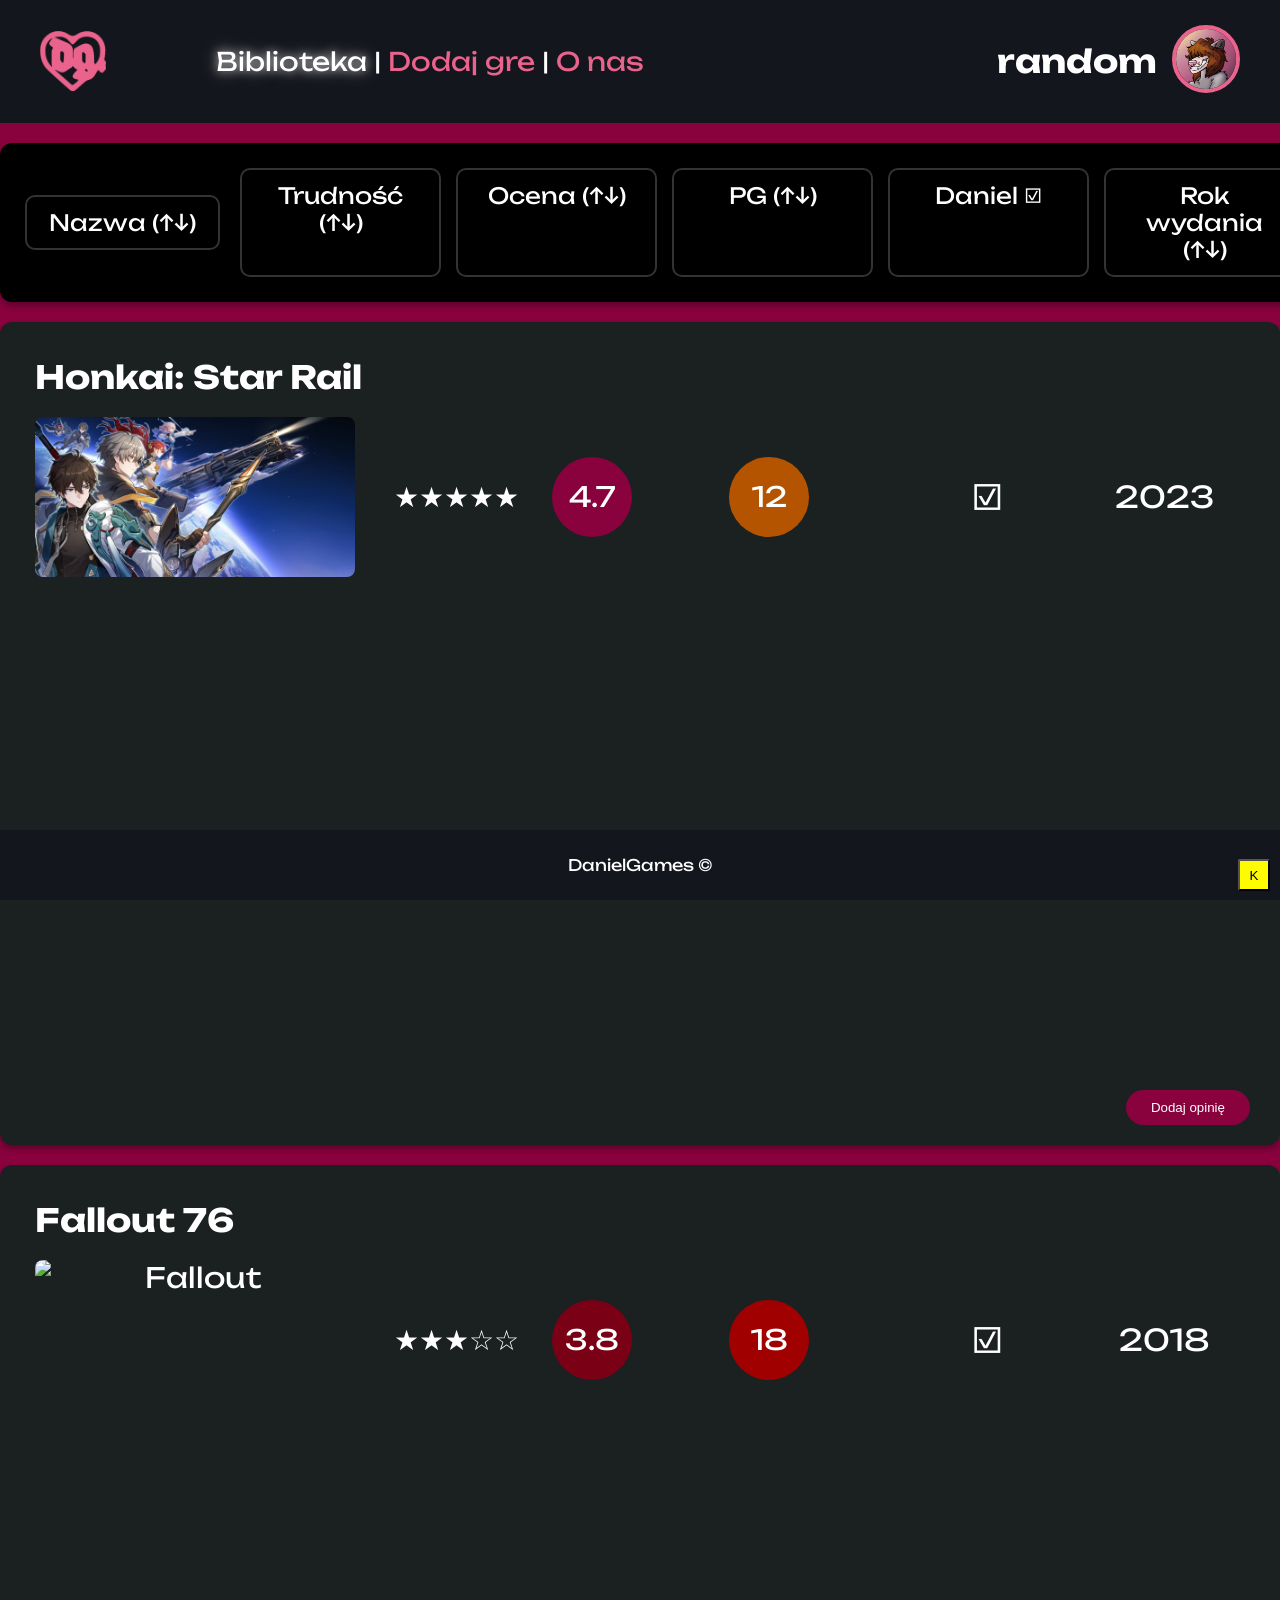
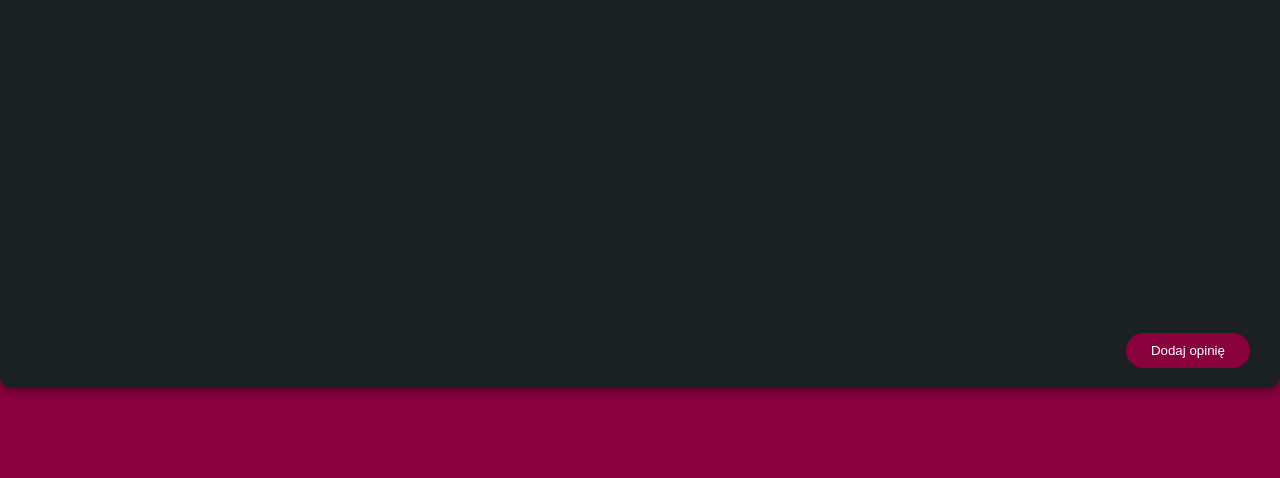
==== index.html @ 0032e5fe "dodanie ladowania gier z brancha janka, dodanie obslugi bledow" ====
<!DOCTYPE html>
<html lang="en">
<head>
    <meta charset="UTF-8">
    <meta name="viewport" content="width=device-width, initial-scale=1.0">
    <meta http-equiv="X-UA-Compatible" content="ie=edge">
    <title>DanielGames</title>
    <link rel="stylesheet" href="src/css/style.css"/>
    <link rel="icon" href="src/img/logo.png"/>
</head>
<body>
<div class="inny-ekran">
    <div class="header">
        <div class="header-left">
            <div class="logo-container">
                <a href="index.html">
                    <img src="src/img/logo.png" alt="logo" class="logo-normal"/>
                    <img src="src/img/logo1.png" alt="logo hover" class="logo-on-hover"/>
                </a>
            </div>
        </div>
        <div class="header-center">
            <a href="index.html" class="active-link">Biblioteka</a> |
            <a href="dodajGre.html" style="color: #ea638c;">Dodaj gre</a> |
            <a href="oNas.html" style="color: #ea638c;">O nas</a>
        </div>
        <div class="header-right">
            <div class="name">
                <h1>random</h1>
            </div>
            <div class="avatar">
                <img src="src/img/avatar.jpg" alt="avatar"/>
            </div>
        </div>
    </div>
    <div class="backdrop">
        <div class="sort-bar">
            <div class="sort-item name-col">Nazwa (↑↓)</div>
            <div class="sort-right">
                <div class="sort-item">Trudność (↑↓)</div>
                <div class="sort-item">Ocena (↑↓)</div>
                <div class="sort-item">PG (↑↓)</div>
                <div class="sort-item">Daniel ☑</div>
                <div class="sort-item">Rok wydania (↑↓)</div>
            </div>
        </div>
        <div class="content">
            <div class="game-card">
                <h3 class="game-title">Honkai: Star Rail</h3>
                <div class="game-content">
                    <img src=src/img/f1bcb05d3ece8fe13242fad5bfd1219a6410309d.png alt="Honkai" class="game-cover"/>
                    <div class="game-stats">
                        <div class="stat-item stars">★★★★★</div>
                        <div class="stat-item circle rating-pink">4.7</div>
                        <div class="stat-item circle pg-orange">12</div>
                        <div class="stat-item checkbox">☑</div>
                        <div class="stat-item year">2023</div>
                    </div>
                </div>
                <button class="review-btn">Dodaj opinię</button>
            </div>

            <div class="game-card">
                <h3 class="game-title">Fallout 76</h3>
                <div class="game-content">
                    <img src=src/img/e2f92af371166a83a50b6a795341ea7d208e59a2.jpg alt="Fallout" class="game-cover"/>
                    <div class="game-stats">
                        <div class="stat-item stars">★★★☆☆</div>
                        <div class="stat-item circle rating-red">3.8</div>
                        <div class="stat-item circle pg-red">18</div>
                        <div class="stat-item checkbox">☑</div>
                        <div class="stat-item year">2018</div>
                    </div>
                </div>
                <button class="review-btn">Dodaj opinię</button>
            </div>
        </div>

    </div>
</div>

<script>
    const buttons = document.querySelectorAll('button');
    buttons.forEach(button => {
        button.addEventListener('click', function () {
            console.log('przycisk'); // generalnie to trzeba by bylo dodac jakies metadane do tego zeby rozroznic jaki przycisk zostal wcisniety wiec proponuje ladowac po prostu tytul gry i dodawac go do przycisku
        });
    });
</script>

<div class="footer">
    <p>DanielGames ©</p>
    <button class="accessibility">K</button>
</div>
<script src="src/java/przyciskDostepu.js"></script>
<script src="src/java/seeGames.js"></script> </body>
</html>
---- src/css/style.css ----
@import url("https://fonts.googleapis.com/css2?family=Unbounded:wght@400;700&display=swap");
@import url("https://fonts.googleapis.com/css2?family=Creepster:wght@400;700&display=swap");
@import url("https://fonts.googleapis.com/css2?family=Chivo:wght@400;700&display=swap");

body {
    font-family: "Unbounded", sans-serif;
    background-color: #89023E;
    color: #fff;
    text-align: center;
    min-height: 100vh;
    margin: 0;
    padding-bottom: 70px;
}

.layout {
    max-width: 1600px;
    margin: 0 auto;
    width: 100%;
}

.header {
    background-color: #14161D;
    padding: 20px 40px;
    display: flex;
    justify-content: flex-start;
    align-items: center;
    gap: 40px;
    color: #fff;
}

.header-left, .header-right {
    display: flex;
    align-items: center;
    gap: 15px;
}

.header-center {
    flex: 1;
    text-align: left;
    padding-left: 70px;
    font-size: 1.6rem;
}

.header-center a {
    text-decoration: none;
    transition: 0.3s;
}

.header-center a:hover {
    color: #fff !important;
}

.logo-container {
    display: block;
    position: relative;
    height: 60px;
    overflow: hidden;
}

.logo-container img {
    max-height: 60px;
    width: auto;
    object-fit: contain;
    transition: opacity .4s;
}

.logo-normal { opacity: 1; }
.logo-on-hover { opacity: 0; position: absolute; top: 0; left: 0; }

.logo-container:hover .logo-normal { opacity: 0; }
.logo-container:hover .logo-on-hover { opacity: 1; }

.nav-list {
    display: flex;
    gap: 25px;
    list-style: none;
    padding: 0;
    margin: 0;
}

.nav-list a {
    text-decoration: none;
    color: #ea638c;
    transition: .3s;
    font-size: 1.3rem;
}

.nav-list a:hover {
    color: #fff;
}

.active-link {
    color: #fff;
    text-shadow: 0 0 10px rgba(255,255,255,.7),
                 0 0 20px rgba(255,255,255,.4);
}

.avatar img {
    width: 60px;
    height: 60px;
    border-radius: 50%;
    border: 4px solid #ea638c;
    object-fit: cover;
}

.sort-bar {
    background-color: #000;
    border-radius: 12px;
    padding: 25px;
    margin: 20px auto;
    display: flex;
    flex-wrap: wrap;
    gap: 20px;
    align-items: center;
    max-width: 1400px;
    width: 100%;
    box-shadow: 0 4px 6px rgba(0,0,0,.3);
}

.sort-item {
    background-color: #000;
    color: #fff;
    font-size: 1.4rem;
    padding: 12px 22px;
    border-radius: 10px;
    border: 2px solid #333;
    cursor: pointer;
    text-align: center;
    transition: .3s;
    user-select: none;
}

.sort-item:hover {
    background-color: #ea638c;
    color: #fff;
}

.sort-right {
    display: grid;
    grid-template-columns: repeat(auto-fit, minmax(150px, 1fr));
    gap: 15px;
    flex: 1;
}

.content {
    max-width: 1400px;
    margin: 0 auto;
}

.game-card {
    background-color: #1B2021;
    border-radius: 12px;
    padding: 35px 35px 88px;
    margin: 0 auto 20px;
    max-width: 1800px;
    min-height: calc(100vh - 200px);
    font-size: 1.75em;
    position: relative;
    box-shadow: 0 4px 6px rgba(0,0,0,.3);
}

.game-title {
    text-align: left;
    margin: 0 0 20px;
    font-size: 32px;
}

.game-content {
    display: flex;
    gap: 20px;
    align-items: center;
    flex-wrap: wrap;
}

.game-cover {
    width: 320px;
    height: 160px;
    border-radius: 8px;
    object-fit: cover;
}

.game-stats {
    display: grid;
    grid-template-columns: repeat(auto-fit, minmax(110px, 1fr));
    gap: 15px;
    flex: 1;
}

.stat-item {
    display: flex;
    justify-content: center;
    align-items: center;
}

.stars {
    font-size: 28px;
}

.circle {
    width: 80px;
    height: 80px;
    border-radius: 50%;
    font-size: 28px;
    display: flex;
    justify-content: center;
    align-items: center;
}

.rating-pink { background-color: #89023E; }
.rating-red { background-color: #7a0016; }
.pg-orange { background-color: #B45400; }
.pg-red { background-color: #A00000; }

.checkbox { font-size: 40px; }
.year { font-size: 30px; }

.review-btn {
    position: absolute;
    bottom: 20px;
    right: 30px;
    background-color: #89023E;
    color: #fff;
    border: none;
    padding: 10px 25px;
    border-radius: 20px;
    cursor: pointer;
    transition: .3s;
}

.review-btn:hover {
    background-color: #ea638c;
}

.footer {
    text-align: center;
    padding: 10px 0;
    background-color: #14161D;
    color: #fff;
    position: fixed;
    bottom: 0;
    width: 100%;
    height: 50px;
    display: flex;
    justify-content: center;
    align-items: center;
    z-index: 1000;
}

.footer .accessibility {
    position: absolute;
    right: 10px;
    bottom: 9px;
    background-color: #FFFB00;
    color: black;
    width: 32px;
    height: 32px;
    display: flex;
    justify-content: center;
    align-items: center;
    border-radius: 2px;
}

body.dostepnosc {
    background-color: #FF0071;
}

body.dostepnosc .header-center a:not(.active-link) {
    color: #FF004D !important;
}

body.dostepnosc .header-center a:not(.active-link):hover {
    color: #fff !important;
}

body.dostepnosc .avatar img {
    border: 4px solid #FF004D;
}

body.dostepnosc .rating-pink { background-color: #FF0071; }
body.dostepnosc .rating-red { background-color: #FF1A44; }
body.dostepnosc .pg-orange { background-color: #D16200; }
body.dostepnosc .pg-red { background-color: #EB0000; }

body.dostepnosc .review-btn {
    background-color: #FF0071;
}

body.dostepnosc .review-btn:hover {
    background-color: #FF004D;
}

body.dostepnosc .accessibility {
    background-color: #FF0071;
}

body.dostepnosc .buttonBright {
    background-color: #FF007F;
}

body.dostepnosc .buttonDark {
    background-color: #878787;
}

.add-form {
    max-width: 900px;
    width: 100%;
    margin: 0 auto;
    display: flex;
    flex-direction: column;
    gap: 25px;
    background-color: #000;
    padding: 50px;
    border-radius: 12px;
    box-shadow: 0 4px 6px rgba(0,0,0,.3);
}

.cover-preview {
    width: 100%;
    max-height: 450px;
    object-fit: contain;
    border-radius: 12px;
    margin-top: 15px;
    display: none;
    background-color: #14161D;
    padding: 10px;
}

.form-row {
    display: flex;
    flex-direction: column;
    text-align: left;
    gap: 8px;
}

.form-row label {
    font-size: 1.2rem;
}

.form-row input {
    padding: 12px;
    border-radius: 6px;
    border: none;
    font-size: 1.1rem;
    background-color: #1B2021;
    color: #fff;
}

.checkbox-row {
    flex-direction: row;
    align-items: center;
    gap: 15px;
}

.form-buttons {
    display: flex;
    gap: 20px;
    margin-top: 20px;
}

.form-buttons button {
    width: 100%;
    padding: 15px;
    border-radius: 8px;
    border: none;
    font-size: 1.2rem;
    font-family: inherit;
    cursor: pointer;
    transition: .3s;
    color: #fff;
    background-color: #000;
}

.form-buttons button:hover {
    background-color: #ea638c;
}

body.dostepnosc .form-buttons button {
    background-color: #FF0071;
}

body.dostepnosc .form-buttons button:hover {
    background-color: #FF004D;
}

/* O NAS */
.about {
    max-width: 1100px;
    margin: 40px auto 120px;
    padding: 0 20px;
    text-align: center;
}

.about-hero {
    margin-bottom: 50px;
}

.about-title {
    font-size: 42px;
    margin-bottom: 15px;
}

.about-subtitle {
    font-size: 22px;
    opacity: 0.9;
    line-height: 1.5;
}

.about-content {
    display: flex;
    flex-direction: column;
    gap: 35px;
}

.about-block {
    background-color: #000;
    padding: 35px 40px;
    border-radius: 12px;
    box-shadow: 0 4px 6px rgba(0,0,0,0.3);
    text-align: left;
    line-height: 1.6;
}

.about-heading {
    font-size: 28px;
    margin-bottom: 12px;
}

/* RESPONSIVE */
@media (max-width: 900px) {
    .header {
        flex-wrap: wrap;
        gap: 10px;
    }

    .header-right {
        margin-left: 0;
    }

    .game-content {
        flex-direction: column;
    }

    .game-cover {
        width: 100%;
        height: auto;
    }

    .review-btn {
        position: static;
        margin-top: 20px;
    }
}

@media (max-width: 700px) {
    .about {
        max-width: 95%;
        padding: 0 10px;
    }

    .about-block {
        padding: 25px;
    }

    .about-title {
        font-size: 32px;
    }

    .about-heading {
        font-size: 24px;
    }
}

@media (max-width: 600px) {
    .nav-list {
        flex-direction: column;
        gap: 10px;
    }

    .stars { font-size: 22px; }
    .year { font-size: 22px; }
}
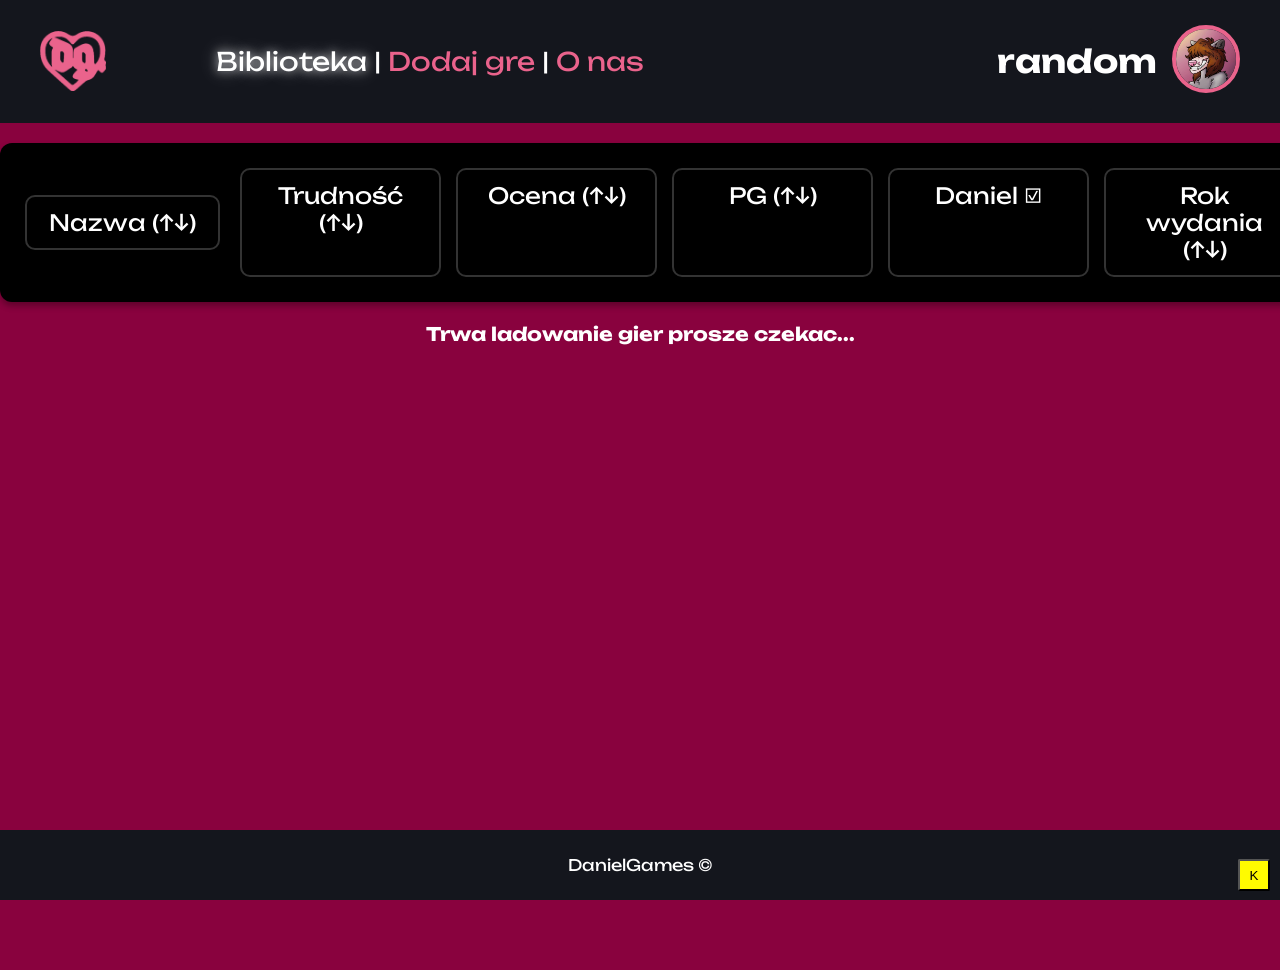
==== commit ecb611c6: "poprawione ladowanie gier problemem bylo to ze gry chcialy sie ladowac przed zaladowaniem strony wie" ====
--- a/index.html
+++ b/index.html
@@ -45,37 +45,37 @@
             </div>
         </div>
         <div class="content">
-            <div class="game-card">
-                <h3 class="game-title">Honkai: Star Rail</h3>
-                <div class="game-content">
-                    <img src=src/img/f1bcb05d3ece8fe13242fad5bfd1219a6410309d.png alt="Honkai" class="game-cover"/>
-                    <div class="game-stats">
-                        <div class="stat-item stars">★★★★★</div>
-                        <div class="stat-item circle rating-pink">4.7</div>
-                        <div class="stat-item circle pg-orange">12</div>
-                        <div class="stat-item checkbox">☑</div>
-                        <div class="stat-item year">2023</div>
-                    </div>
-                </div>
-                <button class="review-btn">Dodaj opinię</button>
-            </div>
+<!--            <div class="game-card">-->
+<!--                <h3 class="game-title">Honkai: Star Rail</h3>-->
+<!--                <div class="game-content">-->
+<!--                    <img src=src/img/f1bcb05d3ece8fe13242fad5bfd1219a6410309d.png alt="Honkai" class="game-cover"/>-->
+<!--                    <div class="game-stats">-->
+<!--                        <div class="stat-item stars">★★★★★</div>-->
+<!--                        <div class="stat-item circle rating-pink">4.7</div>-->
+<!--                        <div class="stat-item circle pg-orange">12</div>-->
+<!--                        <div class="stat-item checkbox">☑</div>-->
+<!--                        <div class="stat-item year">2023</div>-->
+<!--                    </div>-->
+<!--                </div>-->
+<!--                <button class="review-btn">Dodaj opinię</button>-->
+<!--            </div>-->
 
-            <div class="game-card">
-                <h3 class="game-title">Fallout 76</h3>
-                <div class="game-content">
-                    <img src=src/img/e2f92af371166a83a50b6a795341ea7d208e59a2.jpg alt="Fallout" class="game-cover"/>
-                    <div class="game-stats">
-                        <div class="stat-item stars">★★★☆☆</div>
-                        <div class="stat-item circle rating-red">3.8</div>
-                        <div class="stat-item circle pg-red">18</div>
-                        <div class="stat-item checkbox">☑</div>
-                        <div class="stat-item year">2018</div>
-                    </div>
-                </div>
-                <button class="review-btn">Dodaj opinię</button>
-            </div>
-        </div>
-
+<!--            <div class="game-card">-->
+<!--                <h3 class="game-title">Fallout 76</h3>-->
+<!--                <div class="game-content">-->
+<!--                    <img src=src/img/e2f92af371166a83a50b6a795341ea7d208e59a2.jpg alt="Fallout" class="game-cover"/>-->
+<!--                    <div class="game-stats">-->
+<!--                        <div class="stat-item stars">★★★☆☆</div>-->
+<!--                        <div class="stat-item circle rating-red">3.8</div>-->
+<!--                        <div class="stat-item circle pg-red">18</div>-->
+<!--                        <div class="stat-item checkbox">☑</div>-->
+<!--                        <div class="stat-item year">2018</div>-->
+<!--                    </div>-->
+<!--                </div>-->
+<!--                <button class="review-btn">Dodaj opinię</button>-->
+<!--            </div>-->
+<!--        </div>-->
+        <h3>Trwa ladowanie gier prosze czekac...</h3>
     </div>
 </div>
 
@@ -92,6 +92,7 @@
     <p>DanielGames ©</p>
     <button class="accessibility">K</button>
 </div>
-<script src="src/java/przyciskDostepu.js"></script>
-<script src="src/java/seeGames.js"></script> </body>
+<!--<script src="src/java/przyciskDostepu.js"></script>-->
+<!--<script src="src/java/seeGames.js"></script>-->
+</body>
 </html>
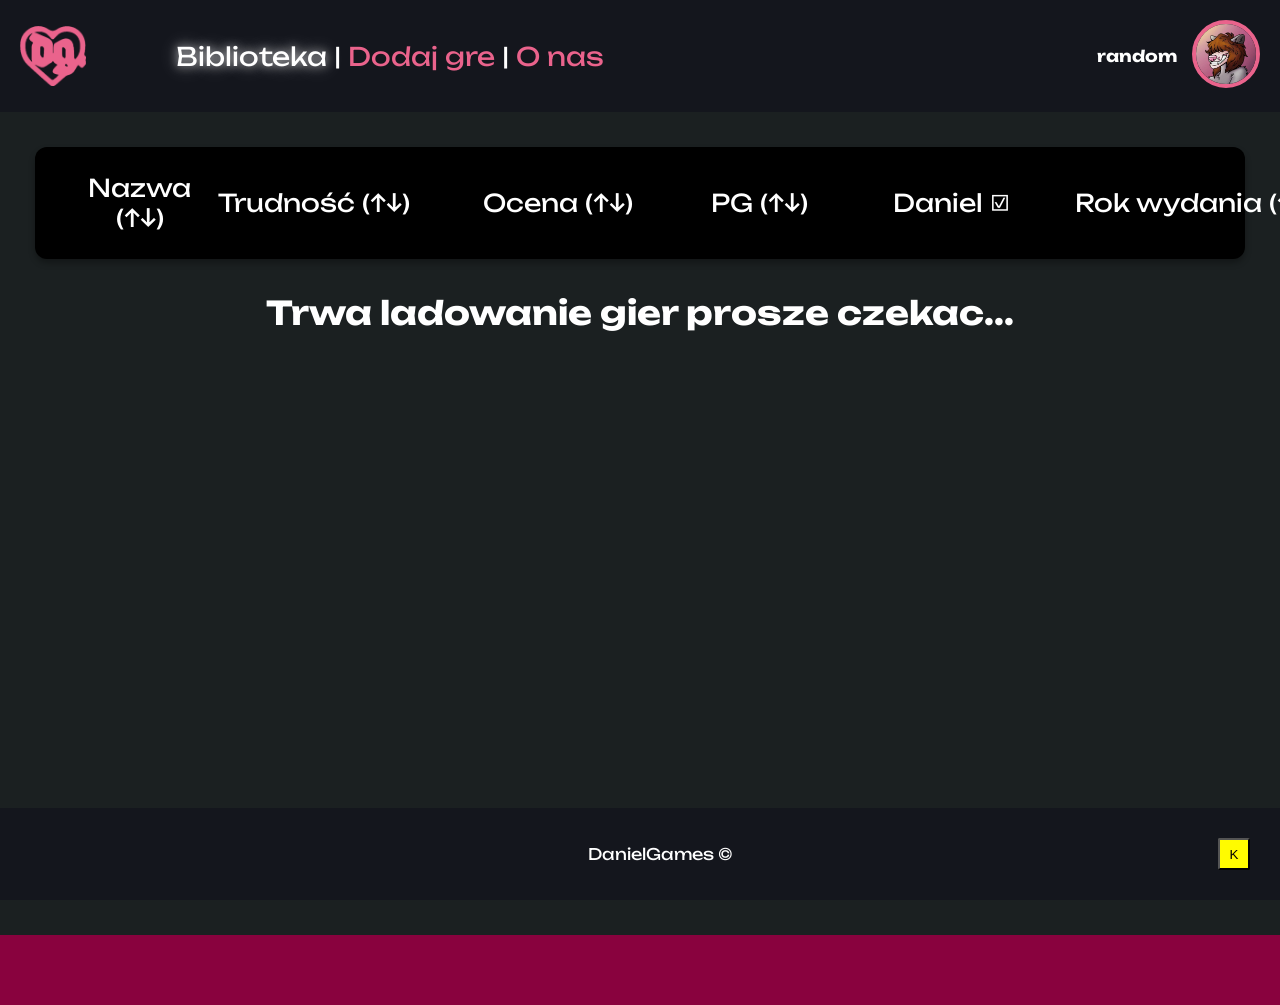
==== commit 8187d46c: "cleanup kodu i naprawienie footera" ====
--- a/index.html
+++ b/index.html
@@ -1,3 +1,4 @@
+<!--dobrze by bylo jakby bylo edytowanie juz istniejacych opinii, wiec trzeba dodac ich wyswietlanie i dodatkowe ladowanie gier np renderujemy max 5 i na dole bedzie przycisk "zaladuj wiecej". trzeba dodac catche do funkcji. toast zamiast alertu. dodac aria pod dostepnosc-->
 <!DOCTYPE html>
 <html lang="en">
 <head>
@@ -45,36 +46,6 @@
             </div>
         </div>
         <div class="content">
-<!--            <div class="game-card">-->
-<!--                <h3 class="game-title">Honkai: Star Rail</h3>-->
-<!--                <div class="game-content">-->
-<!--                    <img src=src/img/f1bcb05d3ece8fe13242fad5bfd1219a6410309d.png alt="Honkai" class="game-cover"/>-->
-<!--                    <div class="game-stats">-->
-<!--                        <div class="stat-item stars">★★★★★</div>-->
-<!--                        <div class="stat-item circle rating-pink">4.7</div>-->
-<!--                        <div class="stat-item circle pg-orange">12</div>-->
-<!--                        <div class="stat-item checkbox">☑</div>-->
-<!--                        <div class="stat-item year">2023</div>-->
-<!--                    </div>-->
-<!--                </div>-->
-<!--                <button class="review-btn">Dodaj opinię</button>-->
-<!--            </div>-->
-
-<!--            <div class="game-card">-->
-<!--                <h3 class="game-title">Fallout 76</h3>-->
-<!--                <div class="game-content">-->
-<!--                    <img src=src/img/e2f92af371166a83a50b6a795341ea7d208e59a2.jpg alt="Fallout" class="game-cover"/>-->
-<!--                    <div class="game-stats">-->
-<!--                        <div class="stat-item stars">★★★☆☆</div>-->
-<!--                        <div class="stat-item circle rating-red">3.8</div>-->
-<!--                        <div class="stat-item circle pg-red">18</div>-->
-<!--                        <div class="stat-item checkbox">☑</div>-->
-<!--                        <div class="stat-item year">2018</div>-->
-<!--                    </div>-->
-<!--                </div>-->
-<!--                <button class="review-btn">Dodaj opinię</button>-->
-<!--            </div>-->
-<!--        </div>-->
         <h3>Trwa ladowanie gier prosze czekac...</h3>
     </div>
 </div>
@@ -92,7 +63,5 @@
     <p>DanielGames ©</p>
     <button class="accessibility">K</button>
 </div>
-<!--<script src="src/java/przyciskDostepu.js"></script>-->
-<!--<script src="src/java/seeGames.js"></script>-->
 </body>
 </html>
--- a/src/css/style.css
+++ b/src/css/style.css
@@ -12,20 +12,20 @@
     padding-bottom: 70px;
 }
 
-.layout {
-    max-width: 1600px;
+.inny-ekran {
     margin: 0 auto;
+    max-width: 1800px;
     width: 100%;
 }
 
 .header {
     background-color: #14161D;
-    padding: 20px 40px;
-    display: flex;
-    justify-content: flex-start;
-    align-items: center;
-    gap: 40px;
     color: #fff;
+    padding: 20px;
+    display: flex;
+    justify-content: space-between;
+    align-items: center;
+    gap: 20px;
 }
 
 .header-left, .header-right {
@@ -33,6 +33,7 @@
     align-items: center;
     gap: 15px;
 }
+
 
 .header-center {
     flex: 1;
@@ -50,49 +51,9 @@
     color: #fff !important;
 }
 
-.logo-container {
-    display: block;
-    position: relative;
-    height: 60px;
-    overflow: hidden;
-}
-
-.logo-container img {
-    max-height: 60px;
-    width: auto;
-    object-fit: contain;
-    transition: opacity .4s;
-}
-
-.logo-normal { opacity: 1; }
-.logo-on-hover { opacity: 0; position: absolute; top: 0; left: 0; }
-
-.logo-container:hover .logo-normal { opacity: 0; }
-.logo-container:hover .logo-on-hover { opacity: 1; }
-
-.nav-list {
-    display: flex;
-    gap: 25px;
-    list-style: none;
-    padding: 0;
+.name h1 {
     margin: 0;
-}
-
-.nav-list a {
-    text-decoration: none;
-    color: #ea638c;
-    transition: .3s;
-    font-size: 1.3rem;
-}
-
-.nav-list a:hover {
-    color: #fff;
-}
-
-.active-link {
-    color: #fff;
-    text-shadow: 0 0 10px rgba(255,255,255,.7),
-                 0 0 20px rgba(255,255,255,.4);
+    font-size: 16px;
 }
 
 .avatar img {
@@ -103,107 +64,263 @@
     object-fit: cover;
 }
 
-.sort-bar {
-    background-color: #000;
-    border-radius: 12px;
-    padding: 25px;
-    margin: 20px auto;
-    display: flex;
-    flex-wrap: wrap;
-    gap: 20px;
-    align-items: center;
-    max-width: 1400px;
-    width: 100%;
-    box-shadow: 0 4px 6px rgba(0,0,0,.3);
-}
-
-.sort-item {
-    background-color: #000;
-    color: #fff;
-    font-size: 1.4rem;
-    padding: 12px 22px;
-    border-radius: 10px;
-    border: 2px solid #333;
-    cursor: pointer;
-    text-align: center;
-    transition: .3s;
-    user-select: none;
-}
-
-.sort-item:hover {
-    background-color: #ea638c;
-    color: #fff;
-}
-
-.sort-right {
-    display: grid;
-    grid-template-columns: repeat(auto-fit, minmax(150px, 1fr));
-    gap: 15px;
-    flex: 1;
-}
-
-.content {
-    max-width: 1400px;
+.backdrop {
+    background-color: #1B2021;
     margin: 0 auto;
-}
-
-.game-card {
-    background-color: #1B2021;
-    border-radius: 12px;
+    max-width: 1800px;
     padding: 35px 35px 88px;
-    margin: 0 auto 20px;
-    max-width: 1800px;
     min-height: calc(100vh - 200px);
     font-size: 1.75em;
+}
+
+body.dostepnosc {
+    background-color: #FF0071;
+}
+
+body.dostepnosc .header-center a:not(.active-link) {
+    color: #FF004D !important; /*generalnie to tutaj jest important bo kolor jest zapisany w htmlu i nie chce mi sie tego zmieniac wiec whtvr*/
+}
+
+body.dostepnosc .header-center a:not(.active-link):hover {
+    color: #fff !important; /*generalnie to tutaj jest important bo kolor jest zapisany w htmlu i nie chce mi sie tego zmieniac wiec whtvr*/
+}
+
+body.dostepnosc .avatar img {
+    border: 4px solid #FF004D;
+}
+
+body.dostepnosc .rating-pink { background-color: #FF0071; }
+body.dostepnosc .rating-red { background-color: #FF1A44; }
+body.dostepnosc .pg-orange { background-color: #D16200; }
+body.dostepnosc  .pg-red { background-color: #EB0000; }
+
+body.dostepnosc .review-btn {
+    background-color: #FF0071;
+}
+
+body.dostepnosc .review-btn:hover {
+    background-color: #FF004D;
+}
+
+body.dostepnosc .accessibility {
+    background-color: #FF0071;
+}
+
+body.dostepnosc .buttonBright {
+    background-color: #FF007F;
+}
+
+body.dostepnosc .buttonDark {
+    background-color: #878787;
+}
+
+@media screen and (min-width: 1600px) {
+    .inny-ekran, .backdrop {
+        max-width: 2000px;
+    }
+    .header-center {
+        font-size: 1.7rem;
+        padding-left: 80px;
+    }
+    .game-cover {
+        width: 280px;
+        height: 140px;
+    }
+}
+
+@media screen and (min-width: 2000px) {
+    .inny-ekran, .backdrop {
+        max-width: 2200px;
+    }
+    .game-cover {
+        width: 320px;
+        height: 160px;
+    }
+    .parent {
+        grid-template-columns: repeat(5, 1fr);
+    }
+}
+
+.menu {
+    display: flex;
+    justify-content: space-evenly;
+    align-items: flex-start;
+    flex-wrap: wrap;
+    gap: 40px;
+}
+
+.footer {
+    text-align: center;
+    padding: 20px;
+    background-color: #14161D;
+    color: #fff;
+    position: fixed;
+    bottom: 0;
+    left: 0; /*footer nagle zaczal uciekac do prawej strony*/
+    width: 100%;
+    z-index: 1000;
+}
+
+.styled-form {
+    display: flex;
+    flex-direction: column;
+    gap: 26px;
+    width: 100%;
+    max-width: 525px;
+    margin: 0 auto;
+}
+
+.styled-form input, .styled-form button {
+    padding: 17.5px;
+    border-radius: 5px;
+    border: none;
+    font-family: inherit;
+}
+
+.styled-form button {
+    background-color: #ea638c;
+    color: white;
+    font-weight: bold;
+    cursor: pointer;
+    transition: 0.3s;
+}
+
+.styled-form button:hover {
+    background-color: #d14971;
+}
+
+.checkbox-group {
+    display: flex;
+    align-items: center;
+    justify-content: center;
+    gap: 10px;
+}
+
+.active-link {
+    color: #fff;
+    text-decoration: none;
+    text-shadow: 0 0 10px rgba(255, 255, 255, 0.7),
+    0 0 20px rgba(255, 255, 255, 0.4);
+}
+
+.sort-bar {
+    background-color: #000000;
+    border-radius: 12px;
+    padding: 26px 53px;
+    display: flex;
+    justify-content: space-between;
+    align-items: center;
+    font-size: 24.5px;
+    margin-bottom: 7px;
+    box-shadow: 0 4px 6px rgba(0, 0, 0, 0.3);
+}
+
+.sort-right, .game-stats {
+    display: grid;
+    grid-template-columns: 245px 192.5px 157.5px 175px 262.5px;
+    gap: 26px;
+    align-items: center;
+    justify-items: center;
+}
+
+.sort-item {
+    cursor: pointer;
+    transition: color 0.3s ease;
+    user-select: none;
+}
+
+.sort-item:hover {
+    color: #ea638c;
+}
+
+.logo-container {
     position: relative;
-    box-shadow: 0 4px 6px rgba(0,0,0,.3);
+    height: 60px;
+    display: block;
+    overflow: hidden;
+}
+
+.logo-container img {
+    max-height: 60px;
+    width: auto;
+    object-fit: contain;
+    transition: opacity 0.6s ease-in-out;
+}
+
+.logo-normal {
+    position: relative;
+    opacity: 1;
+    z-index: 1;
+}
+
+.logo-on-hover {
+    position: absolute;
+    top: 0;
+    left: 0;
+    opacity: 0;
+    z-index: 2;
+}
+
+.logo-container:hover .logo-normal {
+    opacity: 0;
+}
+
+.logo-container:hover .logo-on-hover {
+    opacity: 1;
+}
+
+.game-card {
+    background-color: #000000;
+    border-radius: 12px;
+    padding: 26px 53px 70px 53px;
+    margin-bottom: 7px;
+    position: relative;
+    box-shadow: 0 4px 6px rgba(0, 0, 0, 0.3);
 }
 
 .game-title {
     text-align: left;
-    margin: 0 0 20px;
-    font-size: 32px;
+    margin: 0 0 18px 0;
+    font-size: 31.5px;
+    font-weight: 400;
 }
 
 .game-content {
     display: flex;
-    gap: 20px;
-    align-items: center;
-    flex-wrap: wrap;
+    justify-content: space-between;
+    align-items: center;
 }
 
 .game-cover {
-    width: 320px;
-    height: 160px;
+    width: 420px;
+    height: 210px;
     border-radius: 8px;
     object-fit: cover;
 }
 
-.game-stats {
-    display: grid;
-    grid-template-columns: repeat(auto-fit, minmax(110px, 1fr));
-    gap: 15px;
-    flex: 1;
-}
-
 .stat-item {
     display: flex;
     justify-content: center;
     align-items: center;
+    width: 100%;
+}
+
+.sort-right .sort-item {
+    text-align: center;
+    width: 100%;
 }
 
 .stars {
-    font-size: 28px;
+    font-size: 35px;
+    letter-spacing: 2px;
+    width: 210px;
 }
 
 .circle {
-    width: 80px;
-    height: 80px;
+    width: 105px;
+    height: 105px;
     border-radius: 50%;
-    font-size: 28px;
-    display: flex;
-    justify-content: center;
-    align-items: center;
+    font-size: 38.5px;
 }
 
 .rating-pink { background-color: #89023E; }
@@ -211,45 +328,231 @@
 .pg-orange { background-color: #B45400; }
 .pg-red { background-color: #A00000; }
 
-.checkbox { font-size: 40px; }
-.year { font-size: 30px; }
+.checkbox {
+    font-size: 52.5px;
+}
+
+.year {
+    font-size: 42px;
+}
 
 .review-btn {
     position: absolute;
-    bottom: 20px;
-    right: 30px;
+    bottom: 26px;
+    right: 53px;
     background-color: #89023E;
-    color: #fff;
+    color: white;
     border: none;
-    padding: 10px 25px;
+    padding: 10.5px 28px;
     border-radius: 20px;
     cursor: pointer;
-    transition: .3s;
+    font-family: inherit;
+    font-size: 21px;
+    transition: 0.3s;
 }
 
 .review-btn:hover {
     background-color: #ea638c;
 }
 
-.footer {
+.parent {
+    display: grid;
+    grid-template-columns: repeat(4, 1fr);
+    grid-template-rows: 60px 1fr 1fr 1fr 1fr;
+    gap: 15px;
+}
+
+.div1 {
+     background-color: #000000;
+     border-radius: 12px;
+     padding: 35px;
+     box-shadow: 0 4px 6px rgba(0, 0, 0, 0.3);
+     align-items: center;
+     justify-items: center;
+ }
+
+ .div2 {
+     background-color: #000000;
+     border-radius: 12px;
+     padding: 35px;
+     box-shadow: 0 4px 6px rgba(0, 0, 0, 0.3);
+     align-items: center;
+     justify-items: center;
+ }
+
+.div5 {
+    grid-column-start: 1;
+    grid-row-start: 2;
+
+    background-color: #000000;
+    border-radius: 12px;
+    padding: 52.5px;
+    box-shadow: 0 4px 6px rgba(0, 0, 0, 0.3);
+    align-items: center;
+    justify-items: center;
+}
+
+.div5 input, .div6 input {
     text-align: center;
-    padding: 10px 0;
-    background-color: #14161D;
+    border: none;
+    outline: none;
+    background: none;
     color: #fff;
-    position: fixed;
-    bottom: 0;
-    width: 100%;
-    height: 50px;
-    display: flex;
-    justify-content: center;
-    align-items: center;
-    z-index: 1000;
-}
-
-.footer .accessibility {
+    font-size: 42px;
+    padding: 10px;
+}
+
+.div6 {
+    grid-column-start: 2;
+    grid-row-start: 2;
+
+    background-color: #000000;
+    border-radius: 12px;
+    padding: 52.5px;
+    box-shadow: 0 4px 6px rgba(0, 0, 0, 0.3);
+    align-items: center;
+    justify-items: center;
+}
+
+.div7 {
+    grid-column: span 2 / span 2;
+    grid-column-start: 1;
+    grid-row-start: 3;
+
+    background-color: #000000;
+    border-radius: 12px;
+    padding: 52.5px;
+    box-shadow: 0 4px 6px rgba(0, 0, 0, 0.3);
+    align-items: center;
+    justify-items: center;
+}
+
+.div8 {
+    grid-column: span 2 / span 2;
+    grid-row: span 2 / span 2;
+    grid-column-start: 1;
+    grid-row-start: 4;
+
+    background-color: #000000;
+    border-radius: 12px;
+    padding: 52.5px;
+    box-shadow: 0 4px 6px rgba(0, 0, 0, 0.3);
+    align-items: center;
+    justify-items: center;
+}
+
+.div9 {
+    grid-column: span 2 / span 2;
+    grid-column-start: 3;
+    grid-row-start: 1;
+
+    background-color: #000000;
+    border-radius: 12px;
+    padding: 35px;
+    box-shadow: 0 4px 6px rgba(0, 0, 0, 0.3);
+    align-items: center;
+    justify-items: center;
+}
+
+.div10 {
+    grid-column: span 2 / span 2;
+    grid-column-start: 3;
+    grid-row-start: 2;
+
+    background-color: #000000;
+    border-radius: 12px;
+    padding: 52.5px;
+    box-shadow: 0 4px 6px rgba(0, 0, 0, 0.3);
+    align-items: center;
+    justify-items: center;
+}
+
+.div11 {
+    grid-column-start: 3;
+    grid-row-start: 3;
+
+    background-color: #000000;
+    border-radius: 12px;
+    padding: 52.5px;
+    box-shadow: 0 4px 6px rgba(0, 0, 0, 0.3);
+    align-items: center;
+    justify-items: center;
+}
+
+.div12 {
+    grid-column-start: 3;
+    grid-row-start: 4;
+
+    background-color: #000000;
+    border-radius: 12px;
+    padding: 52.5px;
+    box-shadow: 0 4px 6px rgba(0, 0, 0, 0.3);
+    align-items: center;
+    justify-items: center;
+}
+
+.div13 {
+    grid-column-start: 4;
+    grid-row-start: 3;
+
+    background-color: #000000;
+    border-radius: 12px;
+    padding: 52.5px;
+    box-shadow: 0 4px 6px rgba(0, 0, 0, 0.3);
+    align-items: center;
+    justify-items: center;
+}
+
+.div14 {
+    grid-column-start: 4;
+    grid-row-start: 4;
+
+    background-color: #000000;
+    border-radius: 12px;
+    padding: 52.5px;
+    box-shadow: 0 4px 6px rgba(0, 0, 0, 0.3);
+    align-items: center;
+    justify-items: center;
+}
+
+.div15 {
+    grid-column-start: 3;
+    grid-row-start: 5;
+}
+
+.div16 {
+    grid-column-start: 4;
+    grid-row-start: 5;
+}
+
+.buttonBright {
+    padding: 17.5px;
+    border-radius: 5px;
+    border: none;
+    font-family: inherit;
+    background-color: #ea638c;
+    color: white;
+    font-weight: bold;
+    cursor: pointer;
+    font-size: 1.1em;
+}
+
+.buttonDark {
+    padding: 17.5px;
+    border-radius: 5px;
+    border: none;
+    font-family: inherit;
+    background-color: #89023E;
+    color: white;
+    font-weight: bold;
+    cursor: pointer;
+    font-size: 1.1em;
+}
+
+.accessibility {
     position: absolute;
-    right: 10px;
-    bottom: 9px;
+    right: 70px;
+    top: 30px; /*to do zmiany bo u mnie wyglada git nie wiem jak gdzie indziej*/
     background-color: #FFFB00;
     color: black;
     width: 32px;
@@ -260,222 +563,112 @@
     border-radius: 2px;
 }
 
-body.dostepnosc {
-    background-color: #FF0071;
-}
-
-body.dostepnosc .header-center a:not(.active-link) {
-    color: #FF004D !important;
-}
-
-body.dostepnosc .header-center a:not(.active-link):hover {
-    color: #fff !important;
-}
-
-body.dostepnosc .avatar img {
-    border: 4px solid #FF004D;
-}
-
-body.dostepnosc .rating-pink { background-color: #FF0071; }
-body.dostepnosc .rating-red { background-color: #FF1A44; }
-body.dostepnosc .pg-orange { background-color: #D16200; }
-body.dostepnosc .pg-red { background-color: #EB0000; }
-
-body.dostepnosc .review-btn {
-    background-color: #FF0071;
-}
-
-body.dostepnosc .review-btn:hover {
-    background-color: #FF004D;
-}
-
-body.dostepnosc .accessibility {
-    background-color: #FF0071;
-}
-
-body.dostepnosc .buttonBright {
-    background-color: #FF007F;
-}
-
-body.dostepnosc .buttonDark {
-    background-color: #878787;
-}
-
-.add-form {
-    max-width: 900px;
-    width: 100%;
-    margin: 0 auto;
-    display: flex;
-    flex-direction: column;
-    gap: 25px;
-    background-color: #000;
-    padding: 50px;
-    border-radius: 12px;
-    box-shadow: 0 4px 6px rgba(0,0,0,.3);
-}
-
-.cover-preview {
-    width: 100%;
-    max-height: 450px;
-    object-fit: contain;
-    border-radius: 12px;
-    margin-top: 15px;
-    display: none;
-    background-color: #14161D;
-    padding: 10px;
-}
-
-.form-row {
-    display: flex;
-    flex-direction: column;
-    text-align: left;
-    gap: 8px;
-}
-
-.form-row label {
-    font-size: 1.2rem;
-}
-
-.form-row input {
-    padding: 12px;
-    border-radius: 6px;
-    border: none;
-    font-size: 1.1rem;
-    background-color: #1B2021;
-    color: #fff;
-}
-
-.checkbox-row {
-    flex-direction: row;
-    align-items: center;
-    gap: 15px;
-}
-
-.form-buttons {
-    display: flex;
-    gap: 20px;
-    margin-top: 20px;
-}
-
-.form-buttons button {
-    width: 100%;
-    padding: 15px;
-    border-radius: 8px;
-    border: none;
-    font-size: 1.2rem;
-    font-family: inherit;
-    cursor: pointer;
-    transition: .3s;
-    color: #fff;
-    background-color: #000;
-}
-
-.form-buttons button:hover {
-    background-color: #ea638c;
-}
-
-body.dostepnosc .form-buttons button {
-    background-color: #FF0071;
-}
-
-body.dostepnosc .form-buttons button:hover {
-    background-color: #FF004D;
-}
-
-/* O NAS */
-.about {
-    max-width: 1100px;
-    margin: 40px auto 120px;
-    padding: 0 20px;
-    text-align: center;
-}
-
-.about-hero {
-    margin-bottom: 50px;
-}
-
-.about-title {
-    font-size: 42px;
-    margin-bottom: 15px;
-}
-
-.about-subtitle {
-    font-size: 22px;
-    opacity: 0.9;
-    line-height: 1.5;
-}
-
-.about-content {
-    display: flex;
-    flex-direction: column;
-    gap: 35px;
-}
-
-.about-block {
-    background-color: #000;
-    padding: 35px 40px;
-    border-radius: 12px;
-    box-shadow: 0 4px 6px rgba(0,0,0,0.3);
-    text-align: left;
-    line-height: 1.6;
-}
-
-.about-heading {
-    font-size: 28px;
-    margin-bottom: 12px;
-}
-
-/* RESPONSIVE */
-@media (max-width: 900px) {
+@media screen and (max-width: 768px) {
     .header {
-        flex-wrap: wrap;
-        gap: 10px;
-    }
-
-    .header-right {
-        margin-left: 0;
-    }
-
-    .game-content {
-        flex-direction: column;
-    }
-
-    .game-cover {
-        width: 100%;
-        height: auto;
-    }
-
-    .review-btn {
-        position: static;
-        margin-top: 20px;
-    }
-}
-
-@media (max-width: 700px) {
-    .about {
-        max-width: 95%;
-        padding: 0 10px;
-    }
-
-    .about-block {
-        padding: 25px;
-    }
-
-    .about-title {
-        font-size: 32px;
-    }
-
-    .about-heading {
-        font-size: 24px;
-    }
-}
-
-@media (max-width: 600px) {
-    .nav-list {
         flex-direction: column;
         gap: 10px;
     }
 
-    .stars { font-size: 22px; }
-    .year { font-size: 22px; }
-}
+    .header-center {
+        padding-left: 0;
+        text-align: center;
+    }
+
+    .backdrop {
+        margin: 0 auto;
+        max-width: 1400px;
+        width: 90%;
+        padding: 20px 20px 50px;
+        min-height: calc(100vh - 200px);
+        font-size: 1em;
+    }
+
+    .menu {
+        flex-direction: column;
+        gap: 30px;
+    }
+
+    .sort-bar {
+        flex-direction: column;
+        gap: 15px;
+        padding: 15px 30px;
+        font-size: 14px;
+        margin-bottom: 4px;
+    }
+
+    .sort-right, .game-stats {
+        grid-template-columns: repeat(2, 1fr);
+        gap: 15px;
+    }
+
+    .game-content {
+        display: flex;
+        flex-direction: column;
+        justify-content: space-between;
+        align-items: center;
+    }
+
+    .game-card {
+        padding: 15px 30px 40px 30px;
+        margin-bottom: 4px;
+    }
+
+    .game-title {
+        font-size: 18px;
+        margin: 0 0 10px 0;
+    }
+
+    .game-cover {
+        width: 240px;
+        height: 120px;
+    }
+
+    .stars {
+        font-size: 20px;
+        width: 120px;
+    }
+
+    .circle {
+        width: 60px;
+        height: 60px;
+        font-size: 22px;
+    }
+
+    .checkbox {
+        font-size: 30px;
+    }
+
+    .year {
+        font-size: 24px;
+    }
+
+    .review-btn {
+        bottom: 15px;
+        right: 30px;
+        padding: 6px 16px;
+        font-size: 12px;
+    }
+
+    .styled-form {
+        gap: 15px;
+        max-width: 300px;
+    }
+
+    .styled-form input, .styled-form button {
+        padding: 10px;
+    }
+
+    .buttonBright, .buttonDark {
+        padding: 10px;
+        font-size: 1em;
+    }
+
+    .div1, .div2, .div9 {
+        padding: 20px;
+    }
+
+    .div5, .div6, .div7, .div8, .div10, .div11, .div12, .div13, .div14 {
+        padding: 30px;
+    }
+
+}
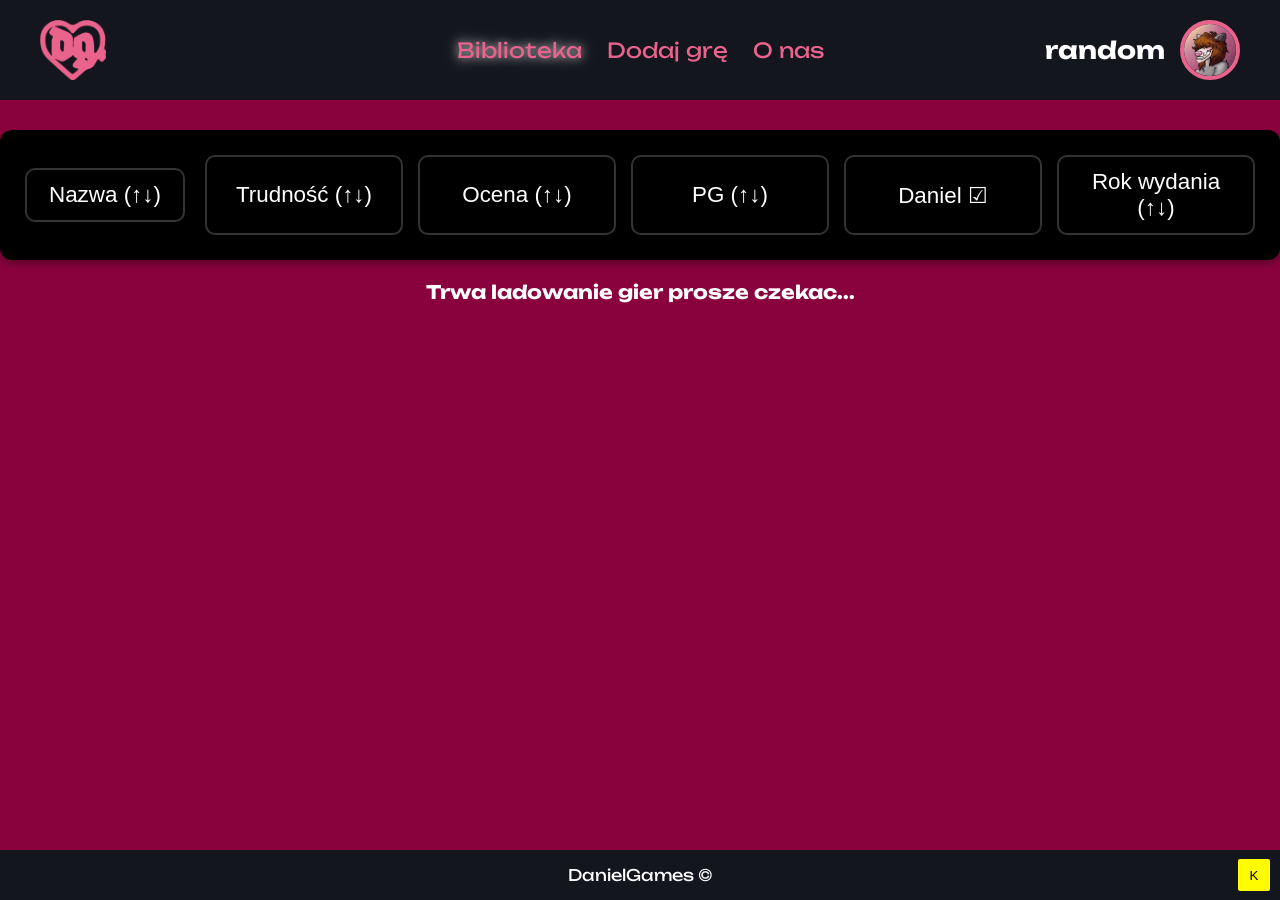
==== commit 385ce047: "poprawy w css i strukturze html" ====
--- a/index.html
+++ b/index.html
@@ -1,67 +1,74 @@
-<!--dobrze by bylo jakby bylo edytowanie juz istniejacych opinii, wiec trzeba dodac ich wyswietlanie i dodatkowe ladowanie gier np renderujemy max 5 i na dole bedzie przycisk "zaladuj wiecej". trzeba dodac catche do funkcji. toast zamiast alertu. dodac aria pod dostepnosc-->
 <!DOCTYPE html>
-<html lang="en">
+<html lang="pl">
 <head>
     <meta charset="UTF-8">
     <meta name="viewport" content="width=device-width, initial-scale=1.0">
-    <meta http-equiv="X-UA-Compatible" content="ie=edge">
     <title>DanielGames</title>
+
     <link rel="stylesheet" href="src/css/style.css"/>
     <link rel="icon" href="src/img/logo.png"/>
 </head>
+
 <body>
-<div class="inny-ekran">
-    <div class="header">
-        <div class="header-left">
-            <div class="logo-container">
-                <a href="index.html">
-                    <img src="src/img/logo.png" alt="logo" class="logo-normal"/>
-                    <img src="src/img/logo1.png" alt="logo hover" class="logo-on-hover"/>
-                </a>
-            </div>
-        </div>
-        <div class="header-center">
-            <a href="index.html" class="active-link">Biblioteka</a> |
-            <a href="dodajGre.html" style="color: #ea638c;">Dodaj gre</a> |
-            <a href="oNas.html" style="color: #ea638c;">O nas</a>
-        </div>
-        <div class="header-right">
-            <div class="name">
-                <h1>random</h1>
-            </div>
-            <div class="avatar">
-                <img src="src/img/avatar.jpg" alt="avatar"/>
-            </div>
+
+<header class="header">
+    <div class="header-left">
+        <a href="index.html" class="logo-container" aria-label="Strona główna">
+            <img src="src/img/logo.png" alt="Logo DanielGames" class="logo-normal"/>
+            <img src="src/img/logo1.png" alt="" class="logo-on-hover"/>
+        </a>
+    </div>
+
+    <nav class="header-center" aria-label="Nawigacja">
+        <ul class="nav-list">
+            <li><a href="index.html" class="active-link">Biblioteka</a></li>
+            <li><a href="dodajGre.html">Dodaj grę</a></li>
+            <li><a href="oNas.html">O nas</a></li>
+        </ul>
+    </nav>
+
+    <div class="header-right">
+        <span class="username" style="font-size: 1.5em; font-weight: bold;">random</span>
+
+        <div class="avatar">
+            <img src="src/img/avatar.jpg" alt="Avatar użytkownika"/>
         </div>
     </div>
-    <div class="backdrop">
-        <div class="sort-bar">
-            <div class="sort-item name-col">Nazwa (↑↓)</div>
-            <div class="sort-right">
-                <div class="sort-item">Trudność (↑↓)</div>
-                <div class="sort-item">Ocena (↑↓)</div>
-                <div class="sort-item">PG (↑↓)</div>
-                <div class="sort-item">Daniel ☑</div>
-                <div class="sort-item">Rok wydania (↑↓)</div>
-            </div>
+</header>
+
+<div class="layout">
+    <section class="sort-bar" aria-label="Opcje sortowania">
+        <button class="sort-item name-col">Nazwa (↑↓)</button>
+
+        <div class="sort-right">
+            <button class="sort-item">Trudność (↑↓)</button>
+            <button class="sort-item">Ocena (↑↓)</button>
+            <button class="sort-item">PG (↑↓)</button>
+            <button class="sort-item">Daniel ☑</button>
+            <button class="sort-item">Rok wydania (↑↓)</button>
         </div>
-        <div class="content">
+    </section>
+
+    <main class="content">
         <h3>Trwa ladowanie gier prosze czekac...</h3>
-    </div>
+        </main>
 </div>
+
+<footer class="footer">
+    <p>DanielGames ©</p>
+    <button class="accessibility" aria-label="Tryb dostępności">K</button>
+</footer>
+
+<script src="src/java/przyciskDostepu.js"></script>
 
 <script>
     const buttons = document.querySelectorAll('button');
     buttons.forEach(button => {
         button.addEventListener('click', function () {
-            console.log('przycisk'); // generalnie to trzeba by bylo dodac jakies metadane do tego zeby rozroznic jaki przycisk zostal wcisniety wiec proponuje ladowac po prostu tytul gry i dodawac go do przycisku
+            console.log('przycisk');
         });
     });
 </script>
 
-<div class="footer">
-    <p>DanielGames ©</p>
-    <button class="accessibility">K</button>
-</div>
 </body>
 </html>
--- a/src/css/style.css
+++ b/src/css/style.css
@@ -2,44 +2,68 @@
 @import url("https://fonts.googleapis.com/css2?family=Creepster:wght@400;700&display=swap");
 @import url("https://fonts.googleapis.com/css2?family=Chivo:wght@400;700&display=swap");
 
+*, *::before, *::after {
+    box-sizing: border-box;
+}
+
+h1, h2, h3, p, ul, figure {
+    margin: 0;
+    padding: 0;
+}
+
 body {
+    margin: 0;
+    overflow-y: scroll;
     font-family: "Unbounded", sans-serif;
     background-color: #89023E;
     color: #fff;
     text-align: center;
     min-height: 100vh;
-    margin: 0;
     padding-bottom: 70px;
 }
 
-.inny-ekran {
+.layout {
+    max-width: 1600px;
     margin: 0 auto;
-    max-width: 1800px;
-    width: 100%;
+    width: 100%;
+    padding-top: 30px;
 }
 
 .header {
+    height: 100px !important;
+    min-height: 100px;
+    max-height: 100px;
+    width: 100%;
+    display: flex;
+    justify-content: space-between;
+    align-items: center;
+    padding: 0 40px;
     background-color: #14161D;
-    color: #fff;
-    padding: 20px;
-    display: flex;
-    justify-content: space-between;
-    align-items: center;
-    gap: 20px;
-}
-
-.header-left, .header-right {
-    display: flex;
-    align-items: center;
+    position: relative;
+    z-index: 100;
+}
+
+.header-center {
+    position: absolute;
+    left: 50%;
+    top: 50%;
+    transform: translate(-50%, -50%);
+    display: flex;
+    align-items: center;
+    justify-content: center;
+}
+
+.header-left {
+    display: flex;
+    align-items: center;
+    justify-content: flex-start;
+}
+
+.header-right {
+    display: flex;
+    align-items: center;
+    justify-content: flex-end;
     gap: 15px;
-}
-
-
-.header-center {
-    flex: 1;
-    text-align: left;
-    padding-left: 70px;
-    font-size: 1.6rem;
 }
 
 .header-center a {
@@ -51,508 +75,213 @@
     color: #fff !important;
 }
 
-.name h1 {
-    margin: 0;
-    font-size: 16px;
-}
-
-.avatar img {
-    width: 60px;
+.logo-container {
+    width: 160px;
     height: 60px;
-    border-radius: 50%;
-    border: 4px solid #ea638c;
-    object-fit: cover;
-}
-
-.backdrop {
-    background-color: #1B2021;
-    margin: 0 auto;
-    max-width: 1800px;
-    padding: 35px 35px 88px;
-    min-height: calc(100vh - 200px);
-    font-size: 1.75em;
-}
-
-body.dostepnosc {
-    background-color: #FF0071;
-}
-
-body.dostepnosc .header-center a:not(.active-link) {
-    color: #FF004D !important; /*generalnie to tutaj jest important bo kolor jest zapisany w htmlu i nie chce mi sie tego zmieniac wiec whtvr*/
-}
-
-body.dostepnosc .header-center a:not(.active-link):hover {
-    color: #fff !important; /*generalnie to tutaj jest important bo kolor jest zapisany w htmlu i nie chce mi sie tego zmieniac wiec whtvr*/
-}
-
-body.dostepnosc .avatar img {
-    border: 4px solid #FF004D;
-}
-
-body.dostepnosc .rating-pink { background-color: #FF0071; }
-body.dostepnosc .rating-red { background-color: #FF1A44; }
-body.dostepnosc .pg-orange { background-color: #D16200; }
-body.dostepnosc  .pg-red { background-color: #EB0000; }
-
-body.dostepnosc .review-btn {
-    background-color: #FF0071;
-}
-
-body.dostepnosc .review-btn:hover {
-    background-color: #FF004D;
-}
-
-body.dostepnosc .accessibility {
-    background-color: #FF0071;
-}
-
-body.dostepnosc .buttonBright {
-    background-color: #FF007F;
-}
-
-body.dostepnosc .buttonDark {
-    background-color: #878787;
-}
-
-@media screen and (min-width: 1600px) {
-    .inny-ekran, .backdrop {
-        max-width: 2000px;
-    }
-    .header-center {
-        font-size: 1.7rem;
-        padding-left: 80px;
-    }
-    .game-cover {
-        width: 280px;
-        height: 140px;
-    }
-}
-
-@media screen and (min-width: 2000px) {
-    .inny-ekran, .backdrop {
-        max-width: 2200px;
-    }
-    .game-cover {
-        width: 320px;
-        height: 160px;
-    }
-    .parent {
-        grid-template-columns: repeat(5, 1fr);
-    }
-}
-
-.menu {
-    display: flex;
-    justify-content: space-evenly;
-    align-items: flex-start;
-    flex-wrap: wrap;
-    gap: 40px;
-}
-
-.footer {
-    text-align: center;
-    padding: 20px;
-    background-color: #14161D;
-    color: #fff;
-    position: fixed;
-    bottom: 0;
-    left: 0; /*footer nagle zaczal uciekac do prawej strony*/
-    width: 100%;
-    z-index: 1000;
-}
-
-.styled-form {
-    display: flex;
-    flex-direction: column;
-    gap: 26px;
-    width: 100%;
-    max-width: 525px;
-    margin: 0 auto;
-}
-
-.styled-form input, .styled-form button {
-    padding: 17.5px;
-    border-radius: 5px;
-    border: none;
-    font-family: inherit;
-}
-
-.styled-form button {
-    background-color: #ea638c;
-    color: white;
-    font-weight: bold;
-    cursor: pointer;
-    transition: 0.3s;
-}
-
-.styled-form button:hover {
-    background-color: #d14971;
-}
-
-.checkbox-group {
-    display: flex;
-    align-items: center;
-    justify-content: center;
-    gap: 10px;
-}
-
-.active-link {
-    color: #fff;
-    text-decoration: none;
-    text-shadow: 0 0 10px rgba(255, 255, 255, 0.7),
-    0 0 20px rgba(255, 255, 255, 0.4);
-}
-
-.sort-bar {
-    background-color: #000000;
-    border-radius: 12px;
-    padding: 26px 53px;
-    display: flex;
-    justify-content: space-between;
-    align-items: center;
-    font-size: 24.5px;
-    margin-bottom: 7px;
-    box-shadow: 0 4px 6px rgba(0, 0, 0, 0.3);
-}
-
-.sort-right, .game-stats {
-    display: grid;
-    grid-template-columns: 245px 192.5px 157.5px 175px 262.5px;
-    gap: 26px;
-    align-items: center;
-    justify-items: center;
-}
-
-.sort-item {
-    cursor: pointer;
-    transition: color 0.3s ease;
-    user-select: none;
-}
-
-.sort-item:hover {
-    color: #ea638c;
-}
-
-.logo-container {
     position: relative;
-    height: 60px;
-    display: block;
-    overflow: hidden;
+    display: flex;
+    align-items: center;
+    flex-shrink: 0;
 }
 
 .logo-container img {
     max-height: 60px;
     width: auto;
     object-fit: contain;
-    transition: opacity 0.6s ease-in-out;
-}
-
-.logo-normal {
+    transition: opacity .4s;
+    margin-right: 10px;
+}
+
+.logo-normal { opacity: 1; }
+.logo-on-hover { opacity: 0; position: absolute; top: 0; left: 0; }
+
+.logo-container:hover .logo-normal { opacity: 0; }
+.logo-container:hover .logo-on-hover { opacity: 1; }
+
+.nav-list {
+    display: flex;
+    gap: 25px;
+    list-style: none;
+}
+
+.nav-list a {
+    text-decoration: none;
+    color: #ea638c;
+    transition: .3s;
+    font-size: 1.3rem;
+}
+
+.nav-list a:hover {
+    color: #fff;
+}
+
+.active-link {
+    color: #fff;
+    text-shadow: 0 0 10px rgba(255,255,255,.7),
+                 0 0 20px rgba(255,255,255,.4);
+}
+
+.username {
+    font-size: 1.5em;
+    font-weight: bold;
+    line-height: 1;
+}
+
+.avatar {
+    width: 60px;
+    height: 60px;
+    flex-shrink: 0;
+}
+
+.avatar img {
+    width: 60px;
+    height: 60px;
+    object-fit: cover;
+    border-radius: 50%;
+    border: 4px solid #ea638c;
+}
+
+.sort-bar {
+    background-color: #000;
+    border-radius: 12px;
+    padding: 25px;
+    margin: 0 auto 20px;
+    display: flex;
+    flex-wrap: wrap;
+    gap: 20px;
+    align-items: center;
+    max-width: 1400px;
+    width: 100%;
+    box-shadow: 0 4px 6px rgba(0,0,0,.3);
+}
+
+.sort-item {
+    background-color: #000;
+    color: #fff;
+    font-size: 1.4rem;
+    padding: 12px 22px;
+    border-radius: 10px;
+    border: 2px solid #333;
+    cursor: pointer;
+    text-align: center;
+    transition: .3s;
+    user-select: none;
+}
+
+.sort-item:hover {
+    background-color: #ea638c;
+    color: #fff;
+}
+
+.sort-right {
+    display: grid;
+    grid-template-columns: repeat(auto-fit, minmax(150px, 1fr));
+    gap: 15px;
+    flex: 1;
+}
+
+.content {
+    max-width: 1400px;
+    margin: 0 auto;
+}
+
+.game-card {
+    background-color: #1B2021;
+    border-radius: 12px;
+    padding: 35px 35px 88px;
+    margin: 0 auto 20px;
+    max-width: 1800px;
+    min-height: calc(100vh - 200px);
+    font-size: 1.75em;
     position: relative;
-    opacity: 1;
-    z-index: 1;
-}
-
-.logo-on-hover {
-    position: absolute;
-    top: 0;
-    left: 0;
-    opacity: 0;
-    z-index: 2;
-}
-
-.logo-container:hover .logo-normal {
-    opacity: 0;
-}
-
-.logo-container:hover .logo-on-hover {
-    opacity: 1;
-}
-
-.game-card {
-    background-color: #000000;
-    border-radius: 12px;
-    padding: 26px 53px 70px 53px;
-    margin-bottom: 7px;
-    position: relative;
-    box-shadow: 0 4px 6px rgba(0, 0, 0, 0.3);
+    box-shadow: 0 4px 6px rgba(0,0,0,.3);
 }
 
 .game-title {
     text-align: left;
-    margin: 0 0 18px 0;
-    font-size: 31.5px;
-    font-weight: 400;
+    margin: 0 0 20px;
+    font-size: 32px;
 }
 
 .game-content {
     display: flex;
-    justify-content: space-between;
-    align-items: center;
+    gap: 20px;
+    align-items: center;
+    flex-wrap: wrap;
 }
 
 .game-cover {
-    width: 420px;
-    height: 210px;
+    width: 320px;
+    height: 160px;
     border-radius: 8px;
     object-fit: cover;
 }
 
+.game-stats {
+    display: grid;
+    grid-template-columns: repeat(auto-fit, minmax(110px, 1fr));
+    gap: 15px;
+    flex: 1;
+}
+
 .stat-item {
     display: flex;
     justify-content: center;
     align-items: center;
-    width: 100%;
-}
-
-.sort-right .sort-item {
-    text-align: center;
-    width: 100%;
-}
-
-.stars {
-    font-size: 35px;
-    letter-spacing: 2px;
-    width: 210px;
-}
-
+}
+
+.stars { font-size: 28px; }
 .circle {
-    width: 105px;
-    height: 105px;
+    width: 80px;
+    height: 80px;
     border-radius: 50%;
-    font-size: 38.5px;
+    font-size: 28px;
+    display: flex;
+    justify-content: center;
+    align-items: center;
 }
 
 .rating-pink { background-color: #89023E; }
 .rating-red { background-color: #7a0016; }
 .pg-orange { background-color: #B45400; }
 .pg-red { background-color: #A00000; }
-
-.checkbox {
-    font-size: 52.5px;
-}
-
-.year {
-    font-size: 42px;
-}
+.checkbox { font-size: 40px; }
+.year { font-size: 30px; }
 
 .review-btn {
     position: absolute;
-    bottom: 26px;
-    right: 53px;
+    bottom: 20px;
+    right: 30px;
     background-color: #89023E;
-    color: white;
+    color: #fff;
     border: none;
-    padding: 10.5px 28px;
+    padding: 10px 25px;
     border-radius: 20px;
     cursor: pointer;
-    font-family: inherit;
-    font-size: 21px;
-    transition: 0.3s;
-}
-
-.review-btn:hover {
-    background-color: #ea638c;
-}
-
-.parent {
-    display: grid;
-    grid-template-columns: repeat(4, 1fr);
-    grid-template-rows: 60px 1fr 1fr 1fr 1fr;
-    gap: 15px;
-}
-
-.div1 {
-     background-color: #000000;
-     border-radius: 12px;
-     padding: 35px;
-     box-shadow: 0 4px 6px rgba(0, 0, 0, 0.3);
-     align-items: center;
-     justify-items: center;
- }
-
- .div2 {
-     background-color: #000000;
-     border-radius: 12px;
-     padding: 35px;
-     box-shadow: 0 4px 6px rgba(0, 0, 0, 0.3);
-     align-items: center;
-     justify-items: center;
- }
-
-.div5 {
-    grid-column-start: 1;
-    grid-row-start: 2;
-
-    background-color: #000000;
-    border-radius: 12px;
-    padding: 52.5px;
-    box-shadow: 0 4px 6px rgba(0, 0, 0, 0.3);
-    align-items: center;
-    justify-items: center;
-}
-
-.div5 input, .div6 input {
-    text-align: center;
-    border: none;
-    outline: none;
-    background: none;
-    color: #fff;
-    font-size: 42px;
-    padding: 10px;
-}
-
-.div6 {
-    grid-column-start: 2;
-    grid-row-start: 2;
-
-    background-color: #000000;
-    border-radius: 12px;
-    padding: 52.5px;
-    box-shadow: 0 4px 6px rgba(0, 0, 0, 0.3);
-    align-items: center;
-    justify-items: center;
-}
-
-.div7 {
-    grid-column: span 2 / span 2;
-    grid-column-start: 1;
-    grid-row-start: 3;
-
-    background-color: #000000;
-    border-radius: 12px;
-    padding: 52.5px;
-    box-shadow: 0 4px 6px rgba(0, 0, 0, 0.3);
-    align-items: center;
-    justify-items: center;
-}
-
-.div8 {
-    grid-column: span 2 / span 2;
-    grid-row: span 2 / span 2;
-    grid-column-start: 1;
-    grid-row-start: 4;
-
-    background-color: #000000;
-    border-radius: 12px;
-    padding: 52.5px;
-    box-shadow: 0 4px 6px rgba(0, 0, 0, 0.3);
-    align-items: center;
-    justify-items: center;
-}
-
-.div9 {
-    grid-column: span 2 / span 2;
-    grid-column-start: 3;
-    grid-row-start: 1;
-
-    background-color: #000000;
-    border-radius: 12px;
-    padding: 35px;
-    box-shadow: 0 4px 6px rgba(0, 0, 0, 0.3);
-    align-items: center;
-    justify-items: center;
-}
-
-.div10 {
-    grid-column: span 2 / span 2;
-    grid-column-start: 3;
-    grid-row-start: 2;
-
-    background-color: #000000;
-    border-radius: 12px;
-    padding: 52.5px;
-    box-shadow: 0 4px 6px rgba(0, 0, 0, 0.3);
-    align-items: center;
-    justify-items: center;
-}
-
-.div11 {
-    grid-column-start: 3;
-    grid-row-start: 3;
-
-    background-color: #000000;
-    border-radius: 12px;
-    padding: 52.5px;
-    box-shadow: 0 4px 6px rgba(0, 0, 0, 0.3);
-    align-items: center;
-    justify-items: center;
-}
-
-.div12 {
-    grid-column-start: 3;
-    grid-row-start: 4;
-
-    background-color: #000000;
-    border-radius: 12px;
-    padding: 52.5px;
-    box-shadow: 0 4px 6px rgba(0, 0, 0, 0.3);
-    align-items: center;
-    justify-items: center;
-}
-
-.div13 {
-    grid-column-start: 4;
-    grid-row-start: 3;
-
-    background-color: #000000;
-    border-radius: 12px;
-    padding: 52.5px;
-    box-shadow: 0 4px 6px rgba(0, 0, 0, 0.3);
-    align-items: center;
-    justify-items: center;
-}
-
-.div14 {
-    grid-column-start: 4;
-    grid-row-start: 4;
-
-    background-color: #000000;
-    border-radius: 12px;
-    padding: 52.5px;
-    box-shadow: 0 4px 6px rgba(0, 0, 0, 0.3);
-    align-items: center;
-    justify-items: center;
-}
-
-.div15 {
-    grid-column-start: 3;
-    grid-row-start: 5;
-}
-
-.div16 {
-    grid-column-start: 4;
-    grid-row-start: 5;
-}
-
-.buttonBright {
-    padding: 17.5px;
-    border-radius: 5px;
-    border: none;
-    font-family: inherit;
-    background-color: #ea638c;
-    color: white;
-    font-weight: bold;
-    cursor: pointer;
-    font-size: 1.1em;
-}
-
-.buttonDark {
-    padding: 17.5px;
-    border-radius: 5px;
-    border: none;
-    font-family: inherit;
-    background-color: #89023E;
-    color: white;
-    font-weight: bold;
-    cursor: pointer;
-    font-size: 1.1em;
-}
-
-.accessibility {
+    transition: .3s;
+}
+
+.review-btn:hover { background-color: #ea638c; }
+
+.footer {
+    height: 50px !important;
+    min-height: 50px;
+    max-height: 50px;
+    background-color: #14161D;
+    display: flex;
+    justify-content: center;
+    align-items: center;
+    position: fixed;
+    bottom: 0;
+    left: 0;
+    right: 0;
+    z-index: 1000;
+}
+
+.footer .accessibility {
     position: absolute;
-    right: 70px;
-    top: 30px; /*to do zmiany bo u mnie wyglada git nie wiem jak gdzie indziej*/
+    right: 10px;
+    bottom: 9px;
     background-color: #FFFB00;
     color: black;
     width: 32px;
@@ -561,114 +290,159 @@
     justify-content: center;
     align-items: center;
     border-radius: 2px;
-}
-
-@media screen and (max-width: 768px) {
+    border: none;
+    cursor: pointer;
+}
+
+body.dostepnosc { background-color: #FF0071; }
+body.dostepnosc .header-center a:not(.active-link) { color: #FF004D !important; }
+body.dostepnosc .header-center a:not(.active-link):hover { color: #fff !important; }
+body.dostepnosc .avatar img { border: 4px solid #FF004D; }
+body.dostepnosc .rating-pink { background-color: #FF0071; }
+body.dostepnosc .rating-red { background-color: #FF1A44; }
+body.dostepnosc .pg-orange { background-color: #D16200; }
+body.dostepnosc .pg-red { background-color: #EB0000; }
+body.dostepnosc .review-btn { background-color: #FF0071; }
+body.dostepnosc .review-btn:hover { background-color: #FF004D; }
+body.dostepnosc .accessibility { background-color: #FF0071; }
+body.dostepnosc .buttonBright { background-color: #FF007F; }
+body.dostepnosc .buttonDark { background-color: #878787; }
+body.dostepnosc .form-buttons button { background-color: #FF0071; }
+body.dostepnosc .form-buttons button:hover { background-color: #FF004D; }
+
+.add-form {
+    max-width: 900px;
+    width: 100%;
+    margin: 0 auto;
+    display: flex;
+    flex-direction: column;
+    gap: 25px;
+    background-color: #000;
+    padding: 50px;
+    border-radius: 12px;
+    box-shadow: 0 4px 6px rgba(0,0,0,.3);
+}
+
+.cover-preview {
+    width: 100%;
+    max-height: 450px;
+    object-fit: contain;
+    border-radius: 12px;
+    margin-top: 15px;
+    display: none;
+    background-color: #14161D;
+    padding: 10px;
+}
+
+.form-row {
+    display: flex;
+    flex-direction: column;
+    text-align: left;
+    gap: 8px;
+}
+
+.form-row label { font-size: 1.2rem; }
+.form-row input {
+    padding: 12px;
+    border-radius: 6px;
+    border: none;
+    font-size: 1.1rem;
+    background-color: #1B2021;
+    color: #fff;
+}
+
+.checkbox-row {
+    flex-direction: row;
+    align-items: center;
+    gap: 15px;
+}
+
+.form-buttons {
+    display: flex;
+    gap: 20px;
+    margin-top: 20px;
+}
+
+.form-buttons button {
+    width: 100%;
+    padding: 15px;
+    border-radius: 8px;
+    border: none;
+    font-size: 1.2rem;
+    font-family: inherit;
+    cursor: pointer;
+    transition: .3s;
+    color: #fff;
+    background-color: #000;
+}
+
+.form-buttons button:hover { background-color: #ea638c; }
+
+.about {
+    max-width: 1100px;
+    margin: 0 auto 120px;
+    padding: 0 20px;
+    text-align: center;
+}
+
+.about-hero { margin-bottom: 50px; }
+.about-title {
+    font-size: 42px;
+    margin-bottom: 15px;
+}
+
+.about-subtitle {
+    font-size: 22px;
+    opacity: 0.9;
+    line-height: 1.5;
+}
+
+.about-content {
+    display: flex;
+    flex-direction: column;
+    gap: 35px;
+}
+
+.about-block {
+    background-color: #000;
+    padding: 35px 40px;
+    border-radius: 12px;
+    box-shadow: 0 4px 6px rgba(0,0,0,0.3);
+    text-align: left;
+    line-height: 1.6;
+}
+
+.about-heading {
+    font-size: 28px;
+    margin-bottom: 12px;
+}
+
+@media (max-width: 900px) {
     .header {
+        height: auto;
+        display: flex;
         flex-direction: column;
-        gap: 10px;
-    }
-
-    .header-center {
-        padding-left: 0;
-        text-align: center;
-    }
-
-    .backdrop {
-        margin: 0 auto;
-        max-width: 1400px;
-        width: 90%;
-        padding: 20px 20px 50px;
-        min-height: calc(100vh - 200px);
-        font-size: 1em;
-    }
-
-    .menu {
-        flex-direction: column;
-        gap: 30px;
-    }
-
-    .sort-bar {
-        flex-direction: column;
-        gap: 15px;
-        padding: 15px 30px;
-        font-size: 14px;
-        margin-bottom: 4px;
-    }
-
-    .sort-right, .game-stats {
-        grid-template-columns: repeat(2, 1fr);
+        padding: 20px;
         gap: 15px;
     }
-
-    .game-content {
-        display: flex;
-        flex-direction: column;
-        justify-content: space-between;
-        align-items: center;
+    
+    .header-right {
+        justify-content: center;
     }
 
-    .game-card {
-        padding: 15px 30px 40px 30px;
-        margin-bottom: 4px;
-    }
-
-    .game-title {
-        font-size: 18px;
-        margin: 0 0 10px 0;
-    }
-
-    .game-cover {
-        width: 240px;
-        height: 120px;
-    }
-
-    .stars {
-        font-size: 20px;
-        width: 120px;
-    }
-
-    .circle {
-        width: 60px;
-        height: 60px;
-        font-size: 22px;
-    }
-
-    .checkbox {
-        font-size: 30px;
-    }
-
-    .year {
-        font-size: 24px;
-    }
-
-    .review-btn {
-        bottom: 15px;
-        right: 30px;
-        padding: 6px 16px;
-        font-size: 12px;
-    }
-
-    .styled-form {
-        gap: 15px;
-        max-width: 300px;
-    }
-
-    .styled-form input, .styled-form button {
-        padding: 10px;
-    }
-
-    .buttonBright, .buttonDark {
-        padding: 10px;
-        font-size: 1em;
-    }
-
-    .div1, .div2, .div9 {
-        padding: 20px;
-    }
-
-    .div5, .div6, .div7, .div8, .div10, .div11, .div12, .div13, .div14 {
-        padding: 30px;
-    }
-
+    .game-content { flex-direction: column; }
+    .game-cover { width: 100%; height: auto; }
+    .review-btn { position: static; margin-top: 20px; }
+}
+
+@media (max-width: 700px) {
+    .about { max-width: 95%; padding: 0 10px; }
+    .about-block { padding: 25px; }
+    .about-title { font-size: 32px; }
+    .about-heading { font-size: 24px; }
+}
+
+@media (max-width: 600px) {
+    .nav-list { flex-direction: column; gap: 10px; }
+    .stars, .year { font-size: 22px; }
 }
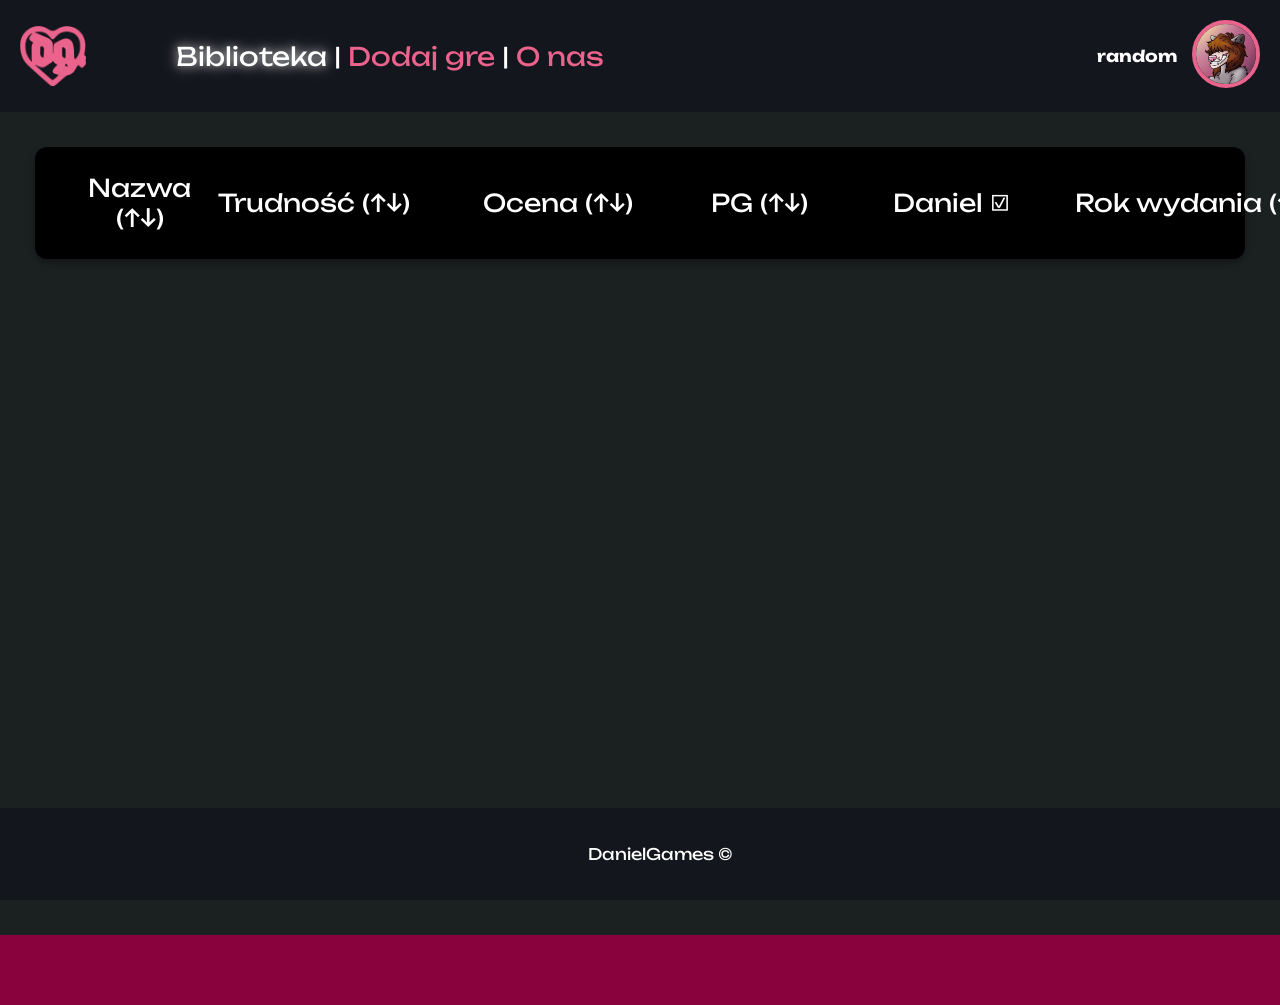
==== commit eb60b53c: "seeing games and adding them works" ====
--- a/index.html
+++ b/index.html
@@ -1,74 +1,55 @@
 <!DOCTYPE html>
-<html lang="pl">
+<html lang="en">
 <head>
     <meta charset="UTF-8">
     <meta name="viewport" content="width=device-width, initial-scale=1.0">
+    <meta http-equiv="X-UA-Compatible" content="ie=edge">
     <title>DanielGames</title>
-
-    <link rel="stylesheet" href="src/css/style.css"/>
-    <link rel="icon" href="src/img/logo.png"/>
+    <link rel="stylesheet" href="src/css/style.css" />
+    <link rel="icon" href="src/img/logo.png" />
 </head>
-
 <body>
-
-<header class="header">
+<div class="inny-ekran">
+<div class="header">
     <div class="header-left">
-        <a href="index.html" class="logo-container" aria-label="Strona główna">
-            <img src="src/img/logo.png" alt="Logo DanielGames" class="logo-normal"/>
-            <img src="src/img/logo1.png" alt="" class="logo-on-hover"/>
-        </a>
+        <div class="logo-container">
+            <img src="src/img/logo.png" alt="logo" class="logo-normal" />
+            <img src="src/img/logo1.png" alt="logo hover" class="logo-on-hover" />
+        </div>
+    </div>
+    <div class="header-center">
+        <a href="index.html" class="active-link">Biblioteka</a> |
+        <a href="dodajGre.html" style="color: #ea638c;">Dodaj gre</a> |
+        <a href="oNas.html" style="color: #ea638c;">O nas</a>
+    </div>
+    <div class="header-right">
+        <div class="name">
+            <h1>random</h1>
+        </div>
+        <div class="avatar">
+            <img src="src/img/avatar.jpg" alt="avatar" />
+        </div>
+    </div>
+</div>
+<div class="backdrop">
+    <div class="sort-bar">
+        <div class="sort-item name-col">Nazwa (↑↓)</div>
+        <div class="sort-right">
+            <div class="sort-item">Trudność (↑↓)</div>
+            <div class="sort-item">Ocena (↑↓)</div>
+            <div class="sort-item">PG (↑↓)</div>
+            <div class="sort-item">Daniel ☑</div>
+            <div class="sort-item">Rok wydania (↑↓)</div>
+        </div>
     </div>
 
-    <nav class="header-center" aria-label="Nawigacja">
-        <ul class="nav-list">
-            <li><a href="index.html" class="active-link">Biblioteka</a></li>
-            <li><a href="dodajGre.html">Dodaj grę</a></li>
-            <li><a href="oNas.html">O nas</a></li>
-        </ul>
-    </nav>
-
-    <div class="header-right">
-        <span class="username" style="font-size: 1.5em; font-weight: bold;">random</span>
-
-        <div class="avatar">
-            <img src="src/img/avatar.jpg" alt="Avatar użytkownika"/>
-        </div>
+    <div class="content">
     </div>
-</header>
-
-<div class="layout">
-    <section class="sort-bar" aria-label="Opcje sortowania">
-        <button class="sort-item name-col">Nazwa (↑↓)</button>
-
-        <div class="sort-right">
-            <button class="sort-item">Trudność (↑↓)</button>
-            <button class="sort-item">Ocena (↑↓)</button>
-            <button class="sort-item">PG (↑↓)</button>
-            <button class="sort-item">Daniel ☑</button>
-            <button class="sort-item">Rok wydania (↑↓)</button>
-        </div>
-    </section>
-
-    <main class="content">
-        <h3>Trwa ladowanie gier prosze czekac...</h3>
-        </main>
 </div>
 
-<footer class="footer">
+<div class="footer">
     <p>DanielGames ©</p>
-    <button class="accessibility" aria-label="Tryb dostępności">K</button>
-</footer>
-
-<script src="src/java/przyciskDostepu.js"></script>
-
-<script>
-    const buttons = document.querySelectorAll('button');
-    buttons.forEach(button => {
-        button.addEventListener('click', function () {
-            console.log('przycisk');
-        });
-    });
-</script>
-
+</div>
+    <script src="src/java/seeGames.js"></script>
 </body>
 </html>
--- a/src/css/style.css
+++ b/src/css/style.css
@@ -2,68 +2,44 @@
 @import url("https://fonts.googleapis.com/css2?family=Creepster:wght@400;700&display=swap");
 @import url("https://fonts.googleapis.com/css2?family=Chivo:wght@400;700&display=swap");
 
-*, *::before, *::after {
-    box-sizing: border-box;
-}
-
-h1, h2, h3, p, ul, figure {
-    margin: 0;
-    padding: 0;
-}
-
 body {
-    margin: 0;
-    overflow-y: scroll;
     font-family: "Unbounded", sans-serif;
     background-color: #89023E;
     color: #fff;
     text-align: center;
     min-height: 100vh;
+    margin: 0;
     padding-bottom: 70px;
 }
 
-.layout {
-    max-width: 1600px;
+.inny-ekran {
     margin: 0 auto;
+    max-width: 1800px;
     width: 100%;
-    padding-top: 30px;
 }
 
 .header {
-    height: 100px !important;
-    min-height: 100px;
-    max-height: 100px;
-    width: 100%;
+    background-color: #14161D;
+    color: #fff;
+    padding: 20px;
     display: flex;
     justify-content: space-between;
     align-items: center;
-    padding: 0 40px;
-    background-color: #14161D;
-    position: relative;
-    z-index: 100;
-}
+    gap: 20px;
+}
+
+.header-left, .header-right {
+    display: flex;
+    align-items: center;
+    gap: 15px;
+}
+
 
 .header-center {
-    position: absolute;
-    left: 50%;
-    top: 50%;
-    transform: translate(-50%, -50%);
-    display: flex;
-    align-items: center;
-    justify-content: center;
-}
-
-.header-left {
-    display: flex;
-    align-items: center;
-    justify-content: flex-start;
-}
-
-.header-right {
-    display: flex;
-    align-items: center;
-    justify-content: flex-end;
-    gap: 15px;
+    flex: 1;
+    text-align: left;
+    padding-left: 70px;
+    font-size: 1.6rem;
 }
 
 .header-center a {
@@ -75,213 +51,519 @@
     color: #fff !important;
 }
 
+.name h1 {
+    margin: 0;
+    font-size: 16px;
+}
+
+.avatar img {
+    width: 60px;
+    height: 60px;
+    border-radius: 50%;
+    border: 4px solid #ea638c;
+    object-fit: cover;
+}
+
+.backdrop {
+    background-color: #1B2021;
+    margin: 0 auto;
+    max-width: 1800px;
+    padding: 35px 35px 88px;
+    min-height: calc(100vh - 200px);
+    font-size: 1.75em;
+}
+
+body.dostepnosc {
+    background-color: #FF0071;
+}
+
+body.dostepnosc .header-center a:not(.active-link) {
+    color: #FF004D !important; /*generalnie to tutaj jest important bo kolor jest zapisany w htmlu i nie chce mi sie tego zmieniac wiec whtvr*/
+}
+
+body.dostepnosc .header-center a:not(.active-link):hover {
+    color: #fff !important; /*generalnie to tutaj jest important bo kolor jest zapisany w htmlu i nie chce mi sie tego zmieniac wiec whtvr*/
+}
+
+body.dostepnosc .avatar img {
+    border: 4px solid #FF004D;
+}
+
+body.dostepnosc .rating-pink { background-color: #FF0071; }
+body.dostepnosc .rating-red { background-color: #FF1A44; }
+body.dostepnosc .pg-orange { background-color: #D16200; }
+body.dostepnosc  .pg-red { background-color: #EB0000; }
+
+body.dostepnosc .review-btn {
+    background-color: #FF0071;
+}
+
+body.dostepnosc .review-btn:hover {
+    background-color: #FF004D;
+}
+
+body.dostepnosc .accessibility {
+    background-color: #FF0071;
+}
+
+body.dostepnosc .buttonBright {
+    background-color: #FF007F;
+}
+
+body.dostepnosc .buttonDark {
+    background-color: #878787;
+}
+
+@media screen and (min-width: 1600px) {
+    .inny-ekran, .backdrop {
+        max-width: 2000px;
+    }
+    .header-center {
+        font-size: 1.7rem;
+        padding-left: 80px;
+    }
+    .game-cover {
+        width: 280px;
+        height: 140px;
+    }
+}
+
+@media screen and (min-width: 2000px) {
+    .inny-ekran, .backdrop {
+        max-width: 2200px;
+    }
+    .game-cover {
+        width: 320px;
+        height: 160px;
+    }
+    .parent {
+        grid-template-columns: repeat(5, 1fr);
+    }
+}
+
+.menu {
+    display: flex;
+    justify-content: space-evenly;
+    align-items: flex-start;
+    flex-wrap: wrap;
+    gap: 40px;
+}
+
+.footer {
+    text-align: center;
+    padding: 20px;
+    background-color: #14161D;
+    color: #fff;
+    position: fixed;
+    bottom: 0;
+    left: 0; /*footer nagle zaczal uciekac do prawej strony*/
+    width: 100%;
+    z-index: 1000;
+}
+
+.styled-form {
+    display: flex;
+    flex-direction: column;
+    gap: 26px;
+    width: 100%;
+    max-width: 525px;
+    margin: 0 auto;
+}
+
+.styled-form input, .styled-form button {
+    padding: 17.5px;
+    border-radius: 5px;
+    border: none;
+    font-family: inherit;
+}
+
+.styled-form button {
+    background-color: #ea638c;
+    color: white;
+    font-weight: bold;
+    cursor: pointer;
+    transition: 0.3s;
+}
+
+.styled-form button:hover {
+    background-color: #d14971;
+}
+
+.checkbox-group {
+    display: flex;
+    align-items: center;
+    justify-content: center;
+    gap: 10px;
+}
+
+.active-link {
+    color: #fff;
+    text-decoration: none;
+    text-shadow: 0 0 10px rgba(255, 255, 255, 0.7),
+    0 0 20px rgba(255, 255, 255, 0.4);
+}
+
+.sort-bar {
+    background-color: #000000;
+    border-radius: 12px;
+    padding: 26px 53px;
+    display: flex;
+    justify-content: space-between;
+    align-items: center;
+    font-size: 24.5px;
+    margin-bottom: 7px;
+    box-shadow: 0 4px 6px rgba(0, 0, 0, 0.3);
+}
+
+.sort-right, .game-stats {
+    display: grid;
+    grid-template-columns: 245px 192.5px 157.5px 175px 262.5px;
+    gap: 26px;
+    align-items: center;
+    justify-items: center;
+}
+
+.sort-item {
+    cursor: pointer;
+    transition: color 0.3s ease;
+    user-select: none;
+}
+
+.sort-item:hover {
+    color: #ea638c;
+}
+
 .logo-container {
-    width: 160px;
+    position: relative;
     height: 60px;
-    position: relative;
-    display: flex;
-    align-items: center;
-    flex-shrink: 0;
+    display: block;
+    overflow: hidden;
 }
 
 .logo-container img {
     max-height: 60px;
     width: auto;
     object-fit: contain;
-    transition: opacity .4s;
-    margin-right: 10px;
-}
-
-.logo-normal { opacity: 1; }
-.logo-on-hover { opacity: 0; position: absolute; top: 0; left: 0; }
-
-.logo-container:hover .logo-normal { opacity: 0; }
-.logo-container:hover .logo-on-hover { opacity: 1; }
-
-.nav-list {
-    display: flex;
-    gap: 25px;
-    list-style: none;
-}
-
-.nav-list a {
-    text-decoration: none;
-    color: #ea638c;
-    transition: .3s;
-    font-size: 1.3rem;
-}
-
-.nav-list a:hover {
-    color: #fff;
-}
-
-.active-link {
-    color: #fff;
-    text-shadow: 0 0 10px rgba(255,255,255,.7),
-                 0 0 20px rgba(255,255,255,.4);
-}
-
-.username {
-    font-size: 1.5em;
-    font-weight: bold;
-    line-height: 1;
-}
-
-.avatar {
-    width: 60px;
-    height: 60px;
-    flex-shrink: 0;
-}
-
-.avatar img {
-    width: 60px;
-    height: 60px;
-    object-fit: cover;
-    border-radius: 50%;
-    border: 4px solid #ea638c;
-}
-
-.sort-bar {
-    background-color: #000;
-    border-radius: 12px;
-    padding: 25px;
-    margin: 0 auto 20px;
-    display: flex;
-    flex-wrap: wrap;
-    gap: 20px;
-    align-items: center;
-    max-width: 1400px;
-    width: 100%;
-    box-shadow: 0 4px 6px rgba(0,0,0,.3);
-}
-
-.sort-item {
-    background-color: #000;
-    color: #fff;
-    font-size: 1.4rem;
-    padding: 12px 22px;
-    border-radius: 10px;
-    border: 2px solid #333;
-    cursor: pointer;
-    text-align: center;
-    transition: .3s;
-    user-select: none;
-}
-
-.sort-item:hover {
-    background-color: #ea638c;
-    color: #fff;
-}
-
-.sort-right {
-    display: grid;
-    grid-template-columns: repeat(auto-fit, minmax(150px, 1fr));
-    gap: 15px;
-    flex: 1;
-}
-
-.content {
-    max-width: 1400px;
-    margin: 0 auto;
+    transition: opacity 0.6s ease-in-out;
+}
+
+.logo-normal {
+    position: relative;
+    opacity: 1;
+    z-index: 1;
+}
+
+.logo-on-hover {
+    position: absolute;
+    top: 0;
+    left: 0;
+    opacity: 0;
+    z-index: 2;
+}
+
+.logo-container:hover .logo-normal {
+    opacity: 0;
+}
+
+.logo-container:hover .logo-on-hover {
+    opacity: 1;
 }
 
 .game-card {
-    background-color: #1B2021;
-    border-radius: 12px;
-    padding: 35px 35px 88px;
-    margin: 0 auto 20px;
-    max-width: 1800px;
-    min-height: calc(100vh - 200px);
-    font-size: 1.75em;
+    background-color: #000000;
+    border-radius: 12px;
+    padding: 26px 53px 70px 53px;
+    margin-bottom: 7px;
     position: relative;
-    box-shadow: 0 4px 6px rgba(0,0,0,.3);
+    box-shadow: 0 4px 6px rgba(0, 0, 0, 0.3);
 }
 
 .game-title {
     text-align: left;
-    margin: 0 0 20px;
-    font-size: 32px;
+    margin: 0 0 18px 0;
+    font-size: 31.5px;
+    font-weight: 400;
 }
 
 .game-content {
     display: flex;
-    gap: 20px;
-    align-items: center;
-    flex-wrap: wrap;
+    justify-content: space-between;
+    align-items: center;
 }
 
 .game-cover {
-    width: 320px;
-    height: 160px;
+    width: 420px;
+    height: 210px;
     border-radius: 8px;
     object-fit: cover;
 }
 
-.game-stats {
-    display: grid;
-    grid-template-columns: repeat(auto-fit, minmax(110px, 1fr));
-    gap: 15px;
-    flex: 1;
-}
-
 .stat-item {
     display: flex;
     justify-content: center;
     align-items: center;
-}
-
-.stars { font-size: 28px; }
+    width: 100%;
+}
+
+.sort-right .sort-item {
+    text-align: center;
+    width: 100%;
+}
+
+.stars {
+    font-size: 35px;
+    letter-spacing: 2px;
+    width: 210px;
+}
+
 .circle {
-    width: 80px;
-    height: 80px;
+    width: 105px;
+    height: 105px;
     border-radius: 50%;
-    font-size: 28px;
-    display: flex;
-    justify-content: center;
-    align-items: center;
+    font-size: 38.5px;
 }
 
 .rating-pink { background-color: #89023E; }
 .rating-red { background-color: #7a0016; }
 .pg-orange { background-color: #B45400; }
 .pg-red { background-color: #A00000; }
-.checkbox { font-size: 40px; }
-.year { font-size: 30px; }
+
+.checkbox {
+    font-size: 52.5px;
+}
+
+.year {
+    font-size: 42px;
+}
 
 .review-btn {
     position: absolute;
-    bottom: 20px;
-    right: 30px;
+    bottom: 26px;
+    right: 53px;
     background-color: #89023E;
-    color: #fff;
+    color: white;
     border: none;
-    padding: 10px 25px;
+    padding: 10.5px 28px;
     border-radius: 20px;
     cursor: pointer;
-    transition: .3s;
-}
-
-.review-btn:hover { background-color: #ea638c; }
-
-.footer {
-    height: 50px !important;
-    min-height: 50px;
-    max-height: 50px;
-    background-color: #14161D;
-    display: flex;
-    justify-content: center;
-    align-items: center;
-    position: fixed;
-    bottom: 0;
-    left: 0;
-    right: 0;
-    z-index: 1000;
-}
-
-.footer .accessibility {
+    font-family: inherit;
+    font-size: 21px;
+    transition: 0.3s;
+}
+
+.review-btn:hover {
+    background-color: #ea638c;
+}
+
+.parent {
+    display: grid;
+    grid-template-columns: repeat(4, 1fr);
+    grid-template-rows: 60px 1fr 1fr 1fr 1fr;
+    gap: 15px;
+}
+
+.add-game-form > * {
+    box-sizing: border-box;
+    min-width: 0;
+    overflow-wrap: anywhere;
+}
+
+.add-game-form input:not([type="checkbox"]) {
+    box-sizing: border-box;
+    max-width: 100%;
+}
+
+.div1 {
+     background-color: #000000;
+     border-radius: 12px;
+     padding: 35px;
+     box-shadow: 0 4px 6px rgba(0, 0, 0, 0.3);
+     align-items: center;
+     justify-items: center;
+ }
+
+ .div2 {
+     background-color: #000000;
+     border-radius: 12px;
+     padding: 35px;
+     box-shadow: 0 4px 6px rgba(0, 0, 0, 0.3);
+     align-items: center;
+     justify-items: center;
+ }
+
+.div5 {
+    grid-column-start: 1;
+    grid-row-start: 2;
+
+    background-color: #000000;
+    border-radius: 12px;
+    padding: 52.5px;
+    box-shadow: 0 4px 6px rgba(0, 0, 0, 0.3);
+    align-items: center;
+    justify-items: center;
+}
+
+.div5 input, .div6 input {
+    text-align: center;
+    border: none;
+    outline: none;
+    background: none;
+    color: #fff;
+    font-size: 42px;
+    padding: 10px;
+}
+
+.div6 {
+    grid-column-start: 2;
+    grid-row-start: 2;
+
+    background-color: #000000;
+    border-radius: 12px;
+    padding: 52.5px;
+    box-shadow: 0 4px 6px rgba(0, 0, 0, 0.3);
+    align-items: center;
+    justify-items: center;
+}
+
+.div7 {
+    grid-column: span 2 / span 2;
+    grid-column-start: 1;
+    grid-row-start: 3;
+
+    background-color: #000000;
+    border-radius: 12px;
+    padding: 52.5px;
+    box-shadow: 0 4px 6px rgba(0, 0, 0, 0.3);
+    align-items: center;
+    justify-items: center;
+}
+
+.div8 {
+    grid-column: span 2 / span 2;
+    grid-row: span 2 / span 2;
+    grid-column-start: 1;
+    grid-row-start: 4;
+
+    background-color: #000000;
+    border-radius: 12px;
+    padding: 52.5px;
+    box-shadow: 0 4px 6px rgba(0, 0, 0, 0.3);
+    align-items: center;
+    justify-items: center;
+}
+
+.div9 {
+    grid-column: span 2 / span 2;
+    grid-column-start: 3;
+    grid-row-start: 1;
+
+    background-color: #000000;
+    border-radius: 12px;
+    padding: 35px;
+    box-shadow: 0 4px 6px rgba(0, 0, 0, 0.3);
+    align-items: center;
+    justify-items: center;
+}
+
+.div10 {
+    grid-column: span 2 / span 2;
+    grid-column-start: 3;
+    grid-row-start: 2;
+
+    background-color: #000000;
+    border-radius: 12px;
+    padding: 52.5px;
+    box-shadow: 0 4px 6px rgba(0, 0, 0, 0.3);
+    align-items: center;
+    justify-items: center;
+}
+
+.div11 {
+    grid-column-start: 3;
+    grid-row-start: 3;
+
+    background-color: #000000;
+    border-radius: 12px;
+    padding: 52.5px;
+    box-shadow: 0 4px 6px rgba(0, 0, 0, 0.3);
+    align-items: center;
+    justify-items: center;
+}
+
+.div12 {
+    grid-column-start: 3;
+    grid-row-start: 4;
+
+    background-color: #000000;
+    border-radius: 12px;
+    padding: 52.5px;
+    box-shadow: 0 4px 6px rgba(0, 0, 0, 0.3);
+    align-items: center;
+    justify-items: center;
+}
+
+.div13 {
+    grid-column-start: 4;
+    grid-row-start: 3;
+
+    background-color: #000000;
+    border-radius: 12px;
+    padding: 52.5px;
+    box-shadow: 0 4px 6px rgba(0, 0, 0, 0.3);
+    align-items: center;
+    justify-items: center;
+}
+
+.div14 {
+    grid-column-start: 4;
+    grid-row-start: 4;
+
+    background-color: #000000;
+    border-radius: 12px;
+    padding: 52.5px;
+    box-shadow: 0 4px 6px rgba(0, 0, 0, 0.3);
+    align-items: center;
+    justify-items: center;
+}
+
+.div15 {
+    grid-column-start: 3;
+    grid-row-start: 5;
+}
+
+.div16 {
+    grid-column-start: 4;
+    grid-row-start: 5;
+}
+
+.buttonBright {
+    padding: 17.5px;
+    border-radius: 5px;
+    border: none;
+    font-family: inherit;
+    background-color: #ea638c;
+    color: white;
+    font-weight: bold;
+    cursor: pointer;
+    font-size: 1.1em;
+}
+
+.buttonDark {
+    padding: 17.5px;
+    border-radius: 5px;
+    border: none;
+    font-family: inherit;
+    background-color: #89023E;
+    color: white;
+    font-weight: bold;
+    cursor: pointer;
+    font-size: 1.1em;
+}
+
+.accessibility {
     position: absolute;
-    right: 10px;
-    bottom: 9px;
+    right: 70px;
+    top: 30px; /*to do zmiany bo u mnie wyglada git nie wiem jak gdzie indziej*/
     background-color: #FFFB00;
     color: black;
     width: 32px;
@@ -290,159 +572,207 @@
     justify-content: center;
     align-items: center;
     border-radius: 2px;
-    border: none;
-    cursor: pointer;
-}
-
-body.dostepnosc { background-color: #FF0071; }
-body.dostepnosc .header-center a:not(.active-link) { color: #FF004D !important; }
-body.dostepnosc .header-center a:not(.active-link):hover { color: #fff !important; }
-body.dostepnosc .avatar img { border: 4px solid #FF004D; }
-body.dostepnosc .rating-pink { background-color: #FF0071; }
-body.dostepnosc .rating-red { background-color: #FF1A44; }
-body.dostepnosc .pg-orange { background-color: #D16200; }
-body.dostepnosc .pg-red { background-color: #EB0000; }
-body.dostepnosc .review-btn { background-color: #FF0071; }
-body.dostepnosc .review-btn:hover { background-color: #FF004D; }
-body.dostepnosc .accessibility { background-color: #FF0071; }
-body.dostepnosc .buttonBright { background-color: #FF007F; }
-body.dostepnosc .buttonDark { background-color: #878787; }
-body.dostepnosc .form-buttons button { background-color: #FF0071; }
-body.dostepnosc .form-buttons button:hover { background-color: #FF004D; }
-
-.add-form {
-    max-width: 900px;
-    width: 100%;
-    margin: 0 auto;
-    display: flex;
-    flex-direction: column;
-    gap: 25px;
-    background-color: #000;
-    padding: 50px;
-    border-radius: 12px;
-    box-shadow: 0 4px 6px rgba(0,0,0,.3);
-}
-
-.cover-preview {
-    width: 100%;
-    max-height: 450px;
-    object-fit: contain;
-    border-radius: 12px;
-    margin-top: 15px;
-    display: none;
-    background-color: #14161D;
-    padding: 10px;
-}
-
-.form-row {
-    display: flex;
-    flex-direction: column;
-    text-align: left;
-    gap: 8px;
-}
-
-.form-row label { font-size: 1.2rem; }
-.form-row input {
-    padding: 12px;
-    border-radius: 6px;
-    border: none;
-    font-size: 1.1rem;
-    background-color: #1B2021;
-    color: #fff;
-}
-
-.checkbox-row {
-    flex-direction: row;
-    align-items: center;
-    gap: 15px;
-}
-
-.form-buttons {
-    display: flex;
-    gap: 20px;
-    margin-top: 20px;
-}
-
-.form-buttons button {
-    width: 100%;
-    padding: 15px;
-    border-radius: 8px;
-    border: none;
-    font-size: 1.2rem;
-    font-family: inherit;
-    cursor: pointer;
-    transition: .3s;
-    color: #fff;
-    background-color: #000;
-}
-
-.form-buttons button:hover { background-color: #ea638c; }
-
-.about {
-    max-width: 1100px;
-    margin: 0 auto 120px;
-    padding: 0 20px;
-    text-align: center;
-}
-
-.about-hero { margin-bottom: 50px; }
-.about-title {
-    font-size: 42px;
-    margin-bottom: 15px;
-}
-
-.about-subtitle {
-    font-size: 22px;
-    opacity: 0.9;
-    line-height: 1.5;
-}
-
-.about-content {
-    display: flex;
-    flex-direction: column;
-    gap: 35px;
-}
-
-.about-block {
-    background-color: #000;
-    padding: 35px 40px;
-    border-radius: 12px;
-    box-shadow: 0 4px 6px rgba(0,0,0,0.3);
-    text-align: left;
-    line-height: 1.6;
-}
-
-.about-heading {
-    font-size: 28px;
-    margin-bottom: 12px;
-}
-
-@media (max-width: 900px) {
+}
+
+.toast {
+    position: fixed;
+    bottom: 90px;
+    left: 50%;
+    transform: translateX(-50%) translateY(20px);
+    background-color: #ea638c;
+    color: white;
+    padding: 15px 30px;
+    font-size: 16px;
+    z-index: 9999;
+    opacity: 0;
+    pointer-events: none;
+    transition: opacity 0.3s;
+}
+
+.toast.show {
+    opacity: 1;
+    transform: translateX(-50%) translateY(0);
+}
+
+body.dostepnosc .toast {
+    background-color: #FF0071;
+}
+
+@media screen and (max-width: 768px) {
     .header {
-        height: auto;
+        flex-direction: column;
+        gap: 10px;
+    }
+
+    .header-center {
+        padding-left: 0;
+        text-align: center;
+        font-size: 1.1rem;
+        line-height: 1.6;
+    }
+
+    .header-right {
+        justify-content: center;
+    }
+
+    .backdrop {
+        box-sizing: border-box;
+        margin: 0 auto;
+        max-width: 1400px;
+        width: calc(100% - 24px);
+        padding: 16px 12px 64px;
+        min-height: calc(100vh - 200px);
+        font-size: 1em;
+    }
+
+    .menu {
+        flex-direction: column;
+        gap: 30px;
+    }
+
+    .sort-bar {
+        flex-direction: column;
+        gap: 15px;
+        padding: 15px 30px;
+        font-size: 14px;
+        margin-bottom: 4px;
+    }
+
+    .sort-right, .game-stats {
+        grid-template-columns: repeat(2, 1fr);
+        gap: 15px;
+    }
+
+    .game-content {
         display: flex;
         flex-direction: column;
-        padding: 20px;
+        justify-content: space-between;
+        align-items: center;
+    }
+
+    .game-card {
+        padding: 15px 30px 40px 30px;
+        margin-bottom: 4px;
+    }
+
+    .game-title {
+        font-size: 18px;
+        margin: 0 0 10px 0;
+    }
+
+    .game-cover {
+        width: 240px;
+        height: 120px;
+    }
+
+    .stars {
+        font-size: 20px;
+        width: 120px;
+    }
+
+    .circle {
+        width: 60px;
+        height: 60px;
+        font-size: 22px;
+    }
+
+    .checkbox {
+        font-size: 30px;
+    }
+
+    .year {
+        font-size: 24px;
+    }
+
+    .review-btn {
+        bottom: 15px;
+        right: 30px;
+        padding: 6px 16px;
+        font-size: 12px;
+    }
+
+    .styled-form {
         gap: 15px;
-    }
-    
-    .header-right {
+        max-width: 300px;
+    }
+
+    .styled-form input, .styled-form button {
+        padding: 10px;
+    }
+
+    .buttonBright, .buttonDark {
+        padding: 10px;
+        font-size: 1em;
+        width: 100%;
+    }
+
+    .add-game-form {
+        grid-template-columns: 1fr;
+        grid-template-rows: none;
+        gap: 10px;
+    }
+
+    .add-game-form > * {
+        grid-column: 1 / -1;
+        grid-row: auto;
+        display: flex;
         justify-content: center;
-    }
-
-    .game-content { flex-direction: column; }
-    .game-cover { width: 100%; height: auto; }
-    .review-btn { position: static; margin-top: 20px; }
-}
-
-@media (max-width: 700px) {
-    .about { max-width: 95%; padding: 0 10px; }
-    .about-block { padding: 25px; }
-    .about-title { font-size: 32px; }
-    .about-heading { font-size: 24px; }
-}
-
-@media (max-width: 600px) {
-    .nav-list { flex-direction: column; gap: 10px; }
-    .stars, .year { font-size: 22px; }
-}+        align-items: center;
+        min-height: 58px;
+    }
+
+    .add-game-form .div1 { order: 1; }
+    .add-game-form .div5 { order: 2; }
+    .add-game-form .div2 { order: 3; }
+    .add-game-form .div6 { order: 4; }
+    .add-game-form .div7 { order: 5; }
+    .add-game-form .div8 { order: 6; }
+    .add-game-form .div9 { order: 7; }
+    .add-game-form .div10 { order: 8; }
+    .add-game-form .div11 { order: 9; }
+    .add-game-form .div12 { order: 10; }
+    .add-game-form .div13 { order: 11; }
+    .add-game-form .div14 { order: 12; }
+    .add-game-form .div15 { order: 13; }
+    .add-game-form .div16 { order: 14; }
+
+    .div1, .div2, .div9 {
+        padding: 14px;
+    }
+
+    .div5, .div6, .div7, .div8, .div10, .div11, .div12, .div13, .div14 {
+        padding: 16px;
+    }
+
+    .add-game-form input:not([type="checkbox"]) {
+        width: 100%;
+        font-size: 16px;
+        padding: 10px;
+    }
+
+    .add-game-form label,
+    .add-game-form .styled-form {
+        width: 100%;
+    }
+
+    .add-game-form .div5 input,
+    .add-game-form .div6 input,
+    .add-game-form .div10 input,
+    .add-game-form .div14 input {
+        border: none;
+        border-radius: 5px;
+        outline: none;
+        text-align: center;
+    }
+
+    .add-game-form input[type="file"] {
+        overflow: hidden;
+    }
+
+    .add-game-form input[type="checkbox"] {
+        width: 34px;
+        height: 34px;
+        accent-color: #ea638c;
+    }
+
+}
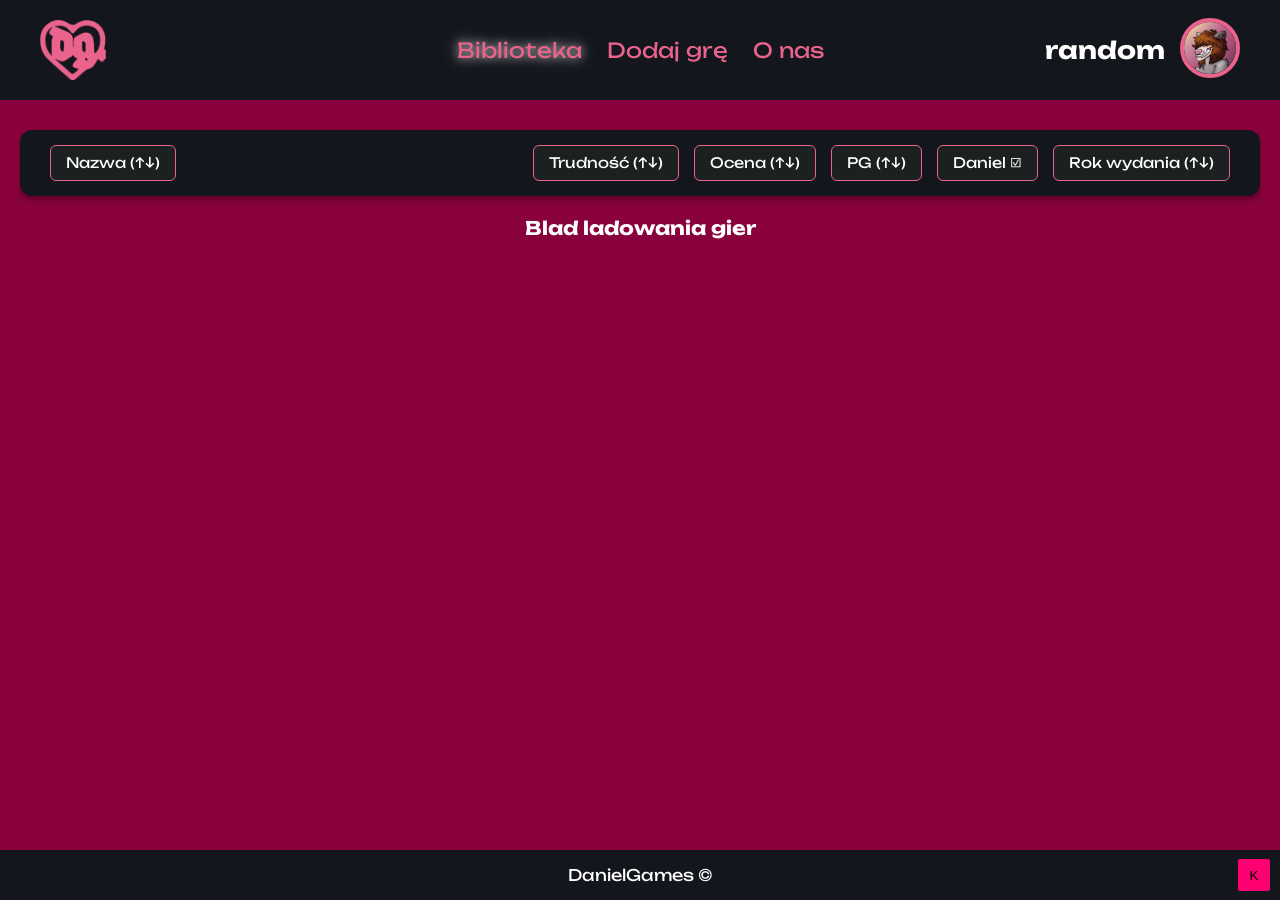
==== commit 3aee80d0: "Kolejne poprawki w css. Zlaczenie kodow." ====
--- a/index.html
+++ b/index.html
@@ -1,55 +1,85 @@
 <!DOCTYPE html>
-<html lang="en">
+<html lang="pl">
 <head>
     <meta charset="UTF-8">
     <meta name="viewport" content="width=device-width, initial-scale=1.0">
-    <meta http-equiv="X-UA-Compatible" content="ie=edge">
     <title>DanielGames</title>
-    <link rel="stylesheet" href="src/css/style.css" />
-    <link rel="icon" href="src/img/logo.png" />
+
+    <link rel="stylesheet" href="src/css/style.css"/>
+    <link rel="icon" href="src/img/logo.png"/>
+    <script src="src/java/seeGames.js" defer></script>
+    <script src="src/java/przyciskDostepu.js" defer></script>
 </head>
+
 <body>
-<div class="inny-ekran">
-<div class="header">
+
+<header class="header">
+
     <div class="header-left">
-        <div class="logo-container">
-            <img src="src/img/logo.png" alt="logo" class="logo-normal" />
-            <img src="src/img/logo1.png" alt="logo hover" class="logo-on-hover" />
-        </div>
+        <a href="index.html" class="logo-container" aria-label="Strona główna">
+            <img src="src/img/logo.png" alt="Logo DanielGames" class="logo-normal"/>
+            <img src="src/img/logo1.png" alt="" class="logo-on-hover"/>
+        </a>
     </div>
-    <div class="header-center">
-        <a href="index.html" class="active-link">Biblioteka</a> |
-        <a href="dodajGre.html" style="color: #ea638c;">Dodaj gre</a> |
-        <a href="oNas.html" style="color: #ea638c;">O nas</a>
-    </div>
+
+    <button class="hamburger" aria-label="Otwórz menu">≡</button>
+
+    <nav class="header-center" aria-label="Nawigacja">
+        <ul class="nav-list">
+            <li><a href="index.html" class="active-link">Biblioteka</a></li>
+            <li><a href="dodajGre.html">Dodaj grę</a></li>
+            <li><a href="oNas.html">O nas</a></li>
+        </ul>
+    </nav>
+
+    <nav class="mobile-menu" aria-label="Menu mobilne">
+        <a href="index.html" class="active-link">Biblioteka</a>
+        <a href="dodajGre.html">Dodaj grę</a>
+        <a href="oNas.html">O nas</a>
+    </nav>
+
     <div class="header-right">
-        <div class="name">
-            <h1>random</h1>
-        </div>
+        <span class="username">random</span>
         <div class="avatar">
-            <img src="src/img/avatar.jpg" alt="avatar" />
-        </div>
-    </div>
-</div>
-<div class="backdrop">
-    <div class="sort-bar">
-        <div class="sort-item name-col">Nazwa (↑↓)</div>
-        <div class="sort-right">
-            <div class="sort-item">Trudność (↑↓)</div>
-            <div class="sort-item">Ocena (↑↓)</div>
-            <div class="sort-item">PG (↑↓)</div>
-            <div class="sort-item">Daniel ☑</div>
-            <div class="sort-item">Rok wydania (↑↓)</div>
+            <img src="src/img/avatar.jpg" alt="Avatar użytkownika"/>
         </div>
     </div>
 
-    <div class="content">
+</header>
+
+<div class="layout">
+
+    <section class="sort-bar">
+        <button class="sort-item name-col">Nazwa (↑↓)</button>
+
+        <div class="sort-right">
+            <button class="sort-item">Trudność (↑↓)</button>
+            <button class="sort-item">Ocena (↑↓)</button>
+            <button class="sort-item">PG (↑↓)</button>
+            <button class="sort-item">Daniel ☑</button>
+            <button class="sort-item">Rok wydania (↑↓)</button>
+        </div>
+    </section>
+
+    <div class="games-content">
     </div>
+
 </div>
 
-<div class="footer">
+<footer class="footer">
     <p>DanielGames ©</p>
-</div>
-    <script src="src/java/seeGames.js"></script>
+    <button class="accessibility" aria-label="Tryb dostępności">K</button>
+</footer>
+
+<script>
+const hamburger = document.querySelector(".hamburger");
+const mobileMenu = document.querySelector(".mobile-menu");
+
+hamburger.addEventListener("click", () => {
+    mobileMenu.classList.toggle("open");
+    hamburger.classList.toggle("open");
+});
+</script>
+
 </body>
 </html>
--- a/src/css/style.css
+++ b/src/css/style.css
@@ -2,280 +2,614 @@
 @import url("https://fonts.googleapis.com/css2?family=Creepster:wght@400;700&display=swap");
 @import url("https://fonts.googleapis.com/css2?family=Chivo:wght@400;700&display=swap");
 
+*, *::before, *::after {
+    box-sizing: border-box;
+}
+
+h1, h2, h3, p, ul, figure {
+    margin: 0;
+    padding: 0;
+}
+
+
+
 body {
+    margin: 0;
+    overflow-y: scroll;
     font-family: "Unbounded", sans-serif;
     background-color: #89023E;
     color: #fff;
     text-align: center;
     min-height: 100vh;
-    margin: 0;
-    padding-bottom: 70px;
-}
-
-.inny-ekran {
-    margin: 0 auto;
-    max-width: 1800px;
+    padding-bottom: 80px;
+    box-sizing: border-box;
+}
+
+.header {
+    height: 100px;
+    min-height: 100px;
+    max-height: 100px;
     width: 100%;
-}
-
-.header {
-    background-color: #14161D;
-    color: #fff;
-    padding: 20px;
     display: flex;
     justify-content: space-between;
     align-items: center;
-    gap: 20px;
-}
-
-.header-left, .header-right {
-    display: flex;
-    align-items: center;
-    gap: 15px;
-}
-
-
-.header-center {
-    flex: 1;
-    text-align: left;
-    padding-left: 70px;
-    font-size: 1.6rem;
-}
-
-.header-center a {
-    text-decoration: none;
-    transition: 0.3s;
-}
-
-.header-center a:hover {
-    color: #fff !important;
-}
-
-.name h1 {
-    margin: 0;
-    font-size: 16px;
-}
-
-.avatar img {
-    width: 60px;
+    padding: 0 40px;
+    background-color: #14161D;
+    position: relative;
+    z-index: 100;
+    box-sizing: border-box;
+}
+
+.logo-container {
+    width: 160px;
     height: 60px;
-    border-radius: 50%;
-    border: 4px solid #ea638c;
-    object-fit: cover;
-}
-
-.backdrop {
-    background-color: #1B2021;
-    margin: 0 auto;
-    max-width: 1800px;
-    padding: 35px 35px 88px;
-    min-height: calc(100vh - 200px);
-    font-size: 1.75em;
-}
-
-body.dostepnosc {
-    background-color: #FF0071;
-}
-
-body.dostepnosc .header-center a:not(.active-link) {
-    color: #FF004D !important; /*generalnie to tutaj jest important bo kolor jest zapisany w htmlu i nie chce mi sie tego zmieniac wiec whtvr*/
-}
-
-body.dostepnosc .header-center a:not(.active-link):hover {
-    color: #fff !important; /*generalnie to tutaj jest important bo kolor jest zapisany w htmlu i nie chce mi sie tego zmieniac wiec whtvr*/
-}
-
-body.dostepnosc .avatar img {
-    border: 4px solid #FF004D;
-}
-
-body.dostepnosc .rating-pink { background-color: #FF0071; }
-body.dostepnosc .rating-red { background-color: #FF1A44; }
-body.dostepnosc .pg-orange { background-color: #D16200; }
-body.dostepnosc  .pg-red { background-color: #EB0000; }
-
-body.dostepnosc .review-btn {
-    background-color: #FF0071;
-}
-
-body.dostepnosc .review-btn:hover {
-    background-color: #FF004D;
-}
-
-body.dostepnosc .accessibility {
-    background-color: #FF0071;
-}
-
-body.dostepnosc .buttonBright {
-    background-color: #FF007F;
-}
-
-body.dostepnosc .buttonDark {
-    background-color: #878787;
-}
-
-@media screen and (min-width: 1600px) {
-    .inny-ekran, .backdrop {
-        max-width: 2000px;
-    }
-    .header-center {
-        font-size: 1.7rem;
-        padding-left: 80px;
-    }
-    .game-cover {
-        width: 280px;
-        height: 140px;
-    }
-}
-
-@media screen and (min-width: 2000px) {
-    .inny-ekran, .backdrop {
-        max-width: 2200px;
-    }
-    .game-cover {
-        width: 320px;
-        height: 160px;
-    }
-    .parent {
-        grid-template-columns: repeat(5, 1fr);
-    }
-}
-
-.menu {
-    display: flex;
-    justify-content: space-evenly;
-    align-items: flex-start;
-    flex-wrap: wrap;
-    gap: 40px;
-}
-
-.footer {
-    text-align: center;
-    padding: 20px;
-    background-color: #14161D;
-    color: #fff;
-    position: fixed;
-    bottom: 0;
-    left: 0; /*footer nagle zaczal uciekac do prawej strony*/
-    width: 100%;
-    z-index: 1000;
-}
-
-.styled-form {
-    display: flex;
-    flex-direction: column;
-    gap: 26px;
-    width: 100%;
-    max-width: 525px;
-    margin: 0 auto;
-}
-
-.styled-form input, .styled-form button {
-    padding: 17.5px;
-    border-radius: 5px;
-    border: none;
-    font-family: inherit;
-}
-
-.styled-form button {
-    background-color: #ea638c;
-    color: white;
-    font-weight: bold;
-    cursor: pointer;
-    transition: 0.3s;
-}
-
-.styled-form button:hover {
-    background-color: #d14971;
-}
-
-.checkbox-group {
-    display: flex;
-    align-items: center;
-    justify-content: center;
-    gap: 10px;
-}
-
-.active-link {
-    color: #fff;
-    text-decoration: none;
-    text-shadow: 0 0 10px rgba(255, 255, 255, 0.7),
-    0 0 20px rgba(255, 255, 255, 0.4);
-}
-
-.sort-bar {
-    background-color: #000000;
-    border-radius: 12px;
-    padding: 26px 53px;
-    display: flex;
-    justify-content: space-between;
-    align-items: center;
-    font-size: 24.5px;
-    margin-bottom: 7px;
-    box-shadow: 0 4px 6px rgba(0, 0, 0, 0.3);
-}
-
-.sort-right, .game-stats {
-    display: grid;
-    grid-template-columns: 245px 192.5px 157.5px 175px 262.5px;
-    gap: 26px;
-    align-items: center;
-    justify-items: center;
-}
-
-.sort-item {
-    cursor: pointer;
-    transition: color 0.3s ease;
-    user-select: none;
-}
-
-.sort-item:hover {
-    color: #ea638c;
-}
-
-.logo-container {
     position: relative;
-    height: 60px;
-    display: block;
-    overflow: hidden;
+    display: flex;
+    align-items: center;
+    flex-shrink: 0;
 }
 
 .logo-container img {
     max-height: 60px;
     width: auto;
     object-fit: contain;
-    transition: opacity 0.6s ease-in-out;
-}
-
-.logo-normal {
+    transition: opacity .4s;
+}
+
+.logo-normal { opacity: 1; }
+.logo-on-hover { opacity: 0; position: absolute; top: 0; left: 0; }
+
+.logo-container:hover .logo-normal { opacity: 0; }
+.logo-container:hover .logo-on-hover { opacity: 1; }
+
+.header-center {
+    position: absolute;
+    left: 50%;
+    top: 50%;
+    transform: translate(-50%, -50%);
+}
+
+.nav-list {
+    display: flex;
+    gap: 25px;
+    list-style: none;
+}
+
+.nav-list a {
+    text-decoration: none;
+    color: #ea638c;
+    transition: .3s;
+    font-size: 1.3rem;
+}
+
+.nav-list a:hover {
+    color: #fff;
+}
+
+.active-link {
+    color: #fff;
+    text-shadow: 0 0 10px rgba(255,255,255,.7),
+                 0 0 20px rgba(255,255,255,.4);
+}
+
+.header-right {
+    display: flex;
+    align-items: center;
+    gap: 15px;
+}
+
+.username {
+    font-size: 1.5em;
+    font-weight: bold;
+}
+
+.avatar img {
+    width: 60px;
+    height: 60px;
+    object-fit: cover;
+    border-radius: 50%;
+    border: 4px solid #ea638c;
+}
+
+.hamburger {
+    display: none;
+    background: none;
+    border: none;
+    font-size: 38px;
+    color: #fff;
+    cursor: pointer;
+    z-index: 200;
+}
+
+.mobile-menu {
+    display: none;
+    flex-direction: column;
+    background-color: #14161D;
+    position: absolute;
+    top: 100px;
+    left: 0;
+    width: 100%;
+    padding: 20px 0;
+    gap: 20px;
+    border-top: 2px solid #ea638c;
+}
+
+.mobile-menu a {
+    color: #ea638c;
+    text-decoration: none;
+    font-size: 1.4rem;
+}
+
+.mobile-menu a:hover {
+    color: #fff;
+}
+
+.mobile-menu.open {
+    display: flex;
+}
+
+.layout {
+    max-width: 1600px;
+    margin: 0 auto;
+    width: 100%;
+    padding: 30px 20px 0 20px;
+    box-sizing: border-box;
+}
+
+.content {
+    max-width: 1400px;
+    margin: 0 auto;
+}
+
+
+
+.add-form {
+    max-width: 750px;
+    width: 100%;
+    margin: 40px auto;
+    display: flex;
+    flex-direction: column;
+    gap: 25px;
+    background-color: #14161D;
+    padding: 40px;
+    border-radius: 12px;
+    box-shadow: 0 4px 15px rgba(0, 0, 0, 0.4);
+    border: 1px solid rgba(234, 99, 140, 0.2);
+}
+
+.form-row {
+    display: flex;
+    flex-direction: column;
+    text-align: left;
+    gap: 8px;
+}
+
+.form-row label {
+    font-size: 1.1rem;
+    color: #fff;
+    font-weight: bold;
+}
+
+.form-row input {
+    padding: 14px;
+    border-radius: 8px;
+    border: 1px solid rgba(255, 255, 255, 0.1);
+    font-size: 1rem;
+    background-color: #1B2021;
+    color: #fff;
+    font-family: "Chivo", sans-serif;
+    transition: border-color 0.3s, box-shadow 0.3s;
+}
+
+.form-row input:focus {
+    outline: none;
+    border-color: #ea638c;
+    box-shadow: 0 0 8px rgba(234, 99, 140, 0.4);
+}
+
+.cover-preview {
+    width: 100%;
+    max-height: 450px;
+    object-fit: contain;
+    border-radius: 12px;
+    margin-top: 15px;
+    display: none;
+    background-color: #1B2021;
+    padding: 10px;
+    border: 1px dashed #ea638c;
+}
+
+.checkbox-row {
+    flex-direction: row;
+    align-items: center;
+    gap: 15px;
+    cursor: pointer;
+}
+
+.checkbox-row input[type="checkbox"] {
+    width: 20px;
+    height: 20px;
+    accent-color: #ea638c;
+    cursor: pointer;
+}
+
+.form-buttons {
+    display: flex;
+    gap: 20px;
+    margin-top: 15px;
+}
+
+.form-buttons button {
+    width: 100%;
+    padding: 14px;
+    border-radius: 8px;
+    font-size: 1.1rem;
+    font-family: "Unbounded", sans-serif;
+    font-weight: bold;
+    cursor: pointer;
+    transition: all 0.3s ease;
+}
+
+.form-buttons button[type="reset"] {
+    background-color: #1B2021;
+    color: #fff;
+    border: 1px solid rgba(255, 255, 255, 0.2);
+}
+
+.form-buttons button[type="reset"]:hover {
+    background-color: #32383a;
+    border-color: #fff;
+}
+
+.form-buttons button[type="submit"] {
+    background-color: #89023E;
+    color: #fff;
+    border: 1px solid #ea638c;
+}
+
+.form-buttons button[type="submit"]:hover {
+    background-color: #ea638c;
+    box-shadow: 0 0 15px rgba(234, 99, 140, 0.6);
+}
+
+body.dostepnosc .add-form {
+    background-color: #000;
+    border: 2px solid #FF0071;
+}
+body.dostepnosc .form-buttons button[type="submit"] {
+    background-color: #FF0071;
+    color: #000;
+    border-color: #FF0071;
+}
+
+.game-reviews {
+    margin-top: 25px;
+    text-align: left;
+    background-color: #14161D;
+    padding: 25px;
+    border-radius: 12px;
+    box-shadow: 0 4px 6px rgba(0,0,0,.3);
+}
+
+.game-reviews-title {
+    font-size: 22px;
+    color: #ea638c;
+    margin-bottom: 15px;
+}
+
+.review-list {
+    display: flex;
+    flex-direction: column;
+    gap: 15px;
+}
+
+.review-item {
+    padding: 15px 20px;
+    background-color: #1B2021;
+    border-left: 4px solid #ea638c;
+    border-radius: 8px;
+}
+
+.review-rating {
+    color: #ea638c;
+    font-size: 16px;
+    margin-bottom: 8px;
+}
+
+.review-text {
+    font-family: "Chivo", sans-serif;
+    font-size: 17px;
+    line-height: 1.45;
+}
+
+.review-empty {
+    color: rgba(255,255,255,0.7);
+    font-family: "Chivo", sans-serif;
+}
+
+.review-btn {
+    background-color: #89023E;
+    color: white;
+    border: none;
+    padding: 10px 25px;
+    border-radius: 20px;
+    cursor: pointer;
+    transition: .3s;
+}
+
+.review-btn:hover {
+    background-color: #ea638c;
+}
+
+.footer {
+    height: 50px;
+    background-color: #14161D;
+    display: flex;
+    justify-content: center;
+    align-items: center;
+    position: fixed;
+    bottom: 0;
+    left: 0;
+    right: 0;
+    z-index: 1000;
+}
+
+.footer .accessibility {
+    position: absolute;
+    right: 10px;
+    bottom: 9px;
+    background-color: #FF0071;
+    color: black;
+    width: 32px;
+    height: 32px;
+    display: flex;
+    justify-content: center;
+    align-items: center;
+    border-radius: 2px;
+    border: none;
+    cursor: pointer;
+}
+
+body.dostepnosc {
+    background-color: #FF0071;
+}
+
+body.dostepnosc .header-center a:not(.active-link) {
+    color: #FF004D !important;
+}
+
+body.dostepnosc .avatar img {
+    border-color: #FF004D;
+}
+
+body.dostepnosc .review-btn {
+    background-color: #FF0071;
+}
+
+body.dostepnosc .review-btn:hover {
+    background-color: #FF004D;
+}
+
+body.dostepnosc .accessibility {
+    background-color: #FF0071;
+}
+
+.sort-bar {
+    display: flex;
+    justify-content: space-between;
+    align-items: center;
+    background-color: #14161D;
+    padding: 15px 30px;
+    border-radius: 12px;
+    margin-bottom: 20px;
+    box-shadow: 0 4px 6px rgba(0,0,0,.3);
+    flex-wrap: wrap;
+    gap: 15px;
+}
+
+.sort-right {
+    display: flex;
+    gap: 15px;
+    flex-wrap: wrap;
+    justify-content: flex-start;
+}
+
+.sort-item {
+    background-color: #1B2021;
+    color: #fff;
+    border: 1px solid #ea638c;
+    padding: 8px 15px;
+    border-radius: 6px;
+    cursor: pointer;
+    font-family: inherit;
+    font-size: 0.9rem;
+    transition: .3s;
+}
+
+.sort-item:hover {
+    background-color: #ea638c;
+    color: #fff;
+}
+
+body.dostepnosc .sort-bar {
+    background-color: #000;
+    border: 2px solid #FF0071;
+}
+
+body.dostepnosc .sort-item {
+    border-color: #FF0071;
+    color: #FFF;
+}
+
+.about {
+    max-width: 1200px;
+    margin: 40px auto;
+    padding: 0 20px;
+    font-family: inherit;
+    color: #fff;
+}
+
+.about-hero {
+    background-color: #14161D;
+    padding: 40px;
+    border-radius: 12px;
+    text-align: center;
+    margin-bottom: 30px;
+    box-shadow: 0 4px 15px rgba(0, 0, 0, 0.3);
+    border: 1px solid rgba(234, 99, 140, 0.2);
+}
+
+.about-title {
+    font-size: 2rem;
+    color: #ea638c;
+    margin-bottom: 15px;
+}
+
+.about-subtitle {
+    font-size: 1.1rem;
+    line-height: 1.6;
+    color: #e0e0e0;
+}
+
+.about-content {
+    display: grid;
+    grid-template-columns: repeat(auto-fit, minmax(300px, 1fr));
+    gap: 25px;
+    margin-top: 20px;
+}
+
+.about-block {
+    background-color: #14161D;
+    padding: 30px;
+    border-radius: 12px;
+    box-shadow: 0 4px 10px rgba(0, 0, 0, 0.2);
+    transition: transform 0.3s ease, border-color 0.3s ease;
+    border: 1px solid transparent;
+}
+
+.about-block:hover {
+    transform: translateY(-5px);
+    border-color: #ea638c;
+}
+
+.about-heading {
+    font-size: 1.4rem;
+    color: #ea638c;
+    margin-bottom: 15px;
     position: relative;
-    opacity: 1;
-    z-index: 1;
-}
-
-.logo-on-hover {
+    padding-bottom: 8px;
+}
+
+.about-heading::after {
+    content: '';
     position: absolute;
-    top: 0;
+    bottom: 0;
     left: 0;
-    opacity: 0;
-    z-index: 2;
-}
-
-.logo-container:hover .logo-normal {
-    opacity: 0;
-}
-
-.logo-container:hover .logo-on-hover {
-    opacity: 1;
+    width: 40px;
+    height: 3px;
+    background-color: #ea638c;
+    border-radius: 2px;
+}
+
+.about-block p {
+    font-size: 0.95rem;
+    line-height: 1.6;
+    color: #cfcfcf;
+    margin: 0;
+}
+
+body.dostepnosc .about-hero,
+body.dostepnosc .about-block {
+    background-color: #000;
+    border: 2px solid #FF0071;
+}
+body.dostepnosc .about-title,
+body.dostepnosc .about-heading {
+    color: #FFF;
+}
+
+@media (max-width: 900px) {
+    .header {
+        flex-direction: row;
+        height: 100px;
+        min-height: 100px;
+        max-height: 100px;
+        padding: 0 20px;
+    }
+
+    .hamburger {
+        display: block;
+    }
+
+    .header-center {
+        display: none;
+    }
+
+    .header-right {
+        justify-content: center;
+        height: 100%;
+        align-items: center;
+    }
+    
+    .header-right .username {
+        font-size: 1.1rem !important;
+    }
+
+    .add-form {
+        padding: 25px;
+    }
+
+    .review-item {
+        padding: 12px 15px;
+    }
+
+    .sort-bar {
+        flex-direction: column;
+        align-items: stretch;
+        padding: 15px;
+    }
+
+    .sort-right {
+        justify-content: center;
+    }
+
+    .sort-item {
+        flex: 1 1 auto;
+        text-align: center;
+        font-size: 0.85rem;
+    }
+}
+
+@media (max-width: 600px) {
+    .nav-list {
+        flex-direction: column;
+        gap: 10px;
+    }
+
+    .game-reviews {
+        padding: 18px;
+    }
+
+    .review-text {
+        font-size: 15px;
+    }
+}
+
+.game-stats {
+    display: grid;
+    grid-template-columns: 245px 192.5px 157.5px 175px 262.5px;
+    gap: 26px;
+    align-items: center;
+    justify-items: center;
 }
 
 .game-card {
-    background-color: #000000;
+    background-color: #14161D;
     border-radius: 12px;
-    padding: 26px 53px 70px 53px;
+    padding: 26px 53px;
     margin-bottom: 7px;
     position: relative;
-    box-shadow: 0 4px 6px rgba(0, 0, 0, 0.3);
+    box-shadow: 0 4px 6px #14161D;
 }
 
 .game-title {
@@ -305,11 +639,6 @@
     width: 100%;
 }
 
-.sort-right .sort-item {
-    text-align: center;
-    width: 100%;
-}
-
 .stars {
     font-size: 35px;
     letter-spacing: 2px;
@@ -336,10 +665,16 @@
     font-size: 42px;
 }
 
+.game-actions {
+    display: flex;
+    justify-content: flex-end;
+    margin-top: 22px;
+}
+
 .review-btn {
-    position: absolute;
-    bottom: 26px;
-    right: 53px;
+    display: inline-flex;
+    justify-content: center;
+    align-items: center;
     background-color: #89023E;
     color: white;
     border: none;
@@ -355,6 +690,48 @@
     background-color: #ea638c;
 }
 
+.game-reviews {
+    margin-top: 18px;
+    text-align: left;
+}
+
+.game-reviews-title {
+    color: #ea638c;
+    font-size: 18px;
+    margin: 0 0 10px;
+}
+
+.review-list {
+    display: grid;
+    gap: 10px;
+}
+
+.review-item {
+    border-top: 1px solid rgba(234, 99, 140, 0.55);
+    padding-top: 12px;
+}
+
+.review-rating {
+    color: #ea638c;
+    display: flex;
+    flex-wrap: wrap;
+    gap: 10px;
+    font-size: 15px;
+    margin-bottom: 6px;
+}
+
+.review-text,
+.review-empty {
+    font-family: "Chivo", sans-serif;
+    font-size: 18px;
+    line-height: 1.45;
+    margin: 0;
+}
+
+.review-empty {
+    color: rgba(255, 255, 255, 0.72);
+}
+
 .parent {
     display: grid;
     grid-template-columns: repeat(4, 1fr);
@@ -362,417 +739,3 @@
     gap: 15px;
 }
 
-.add-game-form > * {
-    box-sizing: border-box;
-    min-width: 0;
-    overflow-wrap: anywhere;
-}
-
-.add-game-form input:not([type="checkbox"]) {
-    box-sizing: border-box;
-    max-width: 100%;
-}
-
-.div1 {
-     background-color: #000000;
-     border-radius: 12px;
-     padding: 35px;
-     box-shadow: 0 4px 6px rgba(0, 0, 0, 0.3);
-     align-items: center;
-     justify-items: center;
- }
-
- .div2 {
-     background-color: #000000;
-     border-radius: 12px;
-     padding: 35px;
-     box-shadow: 0 4px 6px rgba(0, 0, 0, 0.3);
-     align-items: center;
-     justify-items: center;
- }
-
-.div5 {
-    grid-column-start: 1;
-    grid-row-start: 2;
-
-    background-color: #000000;
-    border-radius: 12px;
-    padding: 52.5px;
-    box-shadow: 0 4px 6px rgba(0, 0, 0, 0.3);
-    align-items: center;
-    justify-items: center;
-}
-
-.div5 input, .div6 input {
-    text-align: center;
-    border: none;
-    outline: none;
-    background: none;
-    color: #fff;
-    font-size: 42px;
-    padding: 10px;
-}
-
-.div6 {
-    grid-column-start: 2;
-    grid-row-start: 2;
-
-    background-color: #000000;
-    border-radius: 12px;
-    padding: 52.5px;
-    box-shadow: 0 4px 6px rgba(0, 0, 0, 0.3);
-    align-items: center;
-    justify-items: center;
-}
-
-.div7 {
-    grid-column: span 2 / span 2;
-    grid-column-start: 1;
-    grid-row-start: 3;
-
-    background-color: #000000;
-    border-radius: 12px;
-    padding: 52.5px;
-    box-shadow: 0 4px 6px rgba(0, 0, 0, 0.3);
-    align-items: center;
-    justify-items: center;
-}
-
-.div8 {
-    grid-column: span 2 / span 2;
-    grid-row: span 2 / span 2;
-    grid-column-start: 1;
-    grid-row-start: 4;
-
-    background-color: #000000;
-    border-radius: 12px;
-    padding: 52.5px;
-    box-shadow: 0 4px 6px rgba(0, 0, 0, 0.3);
-    align-items: center;
-    justify-items: center;
-}
-
-.div9 {
-    grid-column: span 2 / span 2;
-    grid-column-start: 3;
-    grid-row-start: 1;
-
-    background-color: #000000;
-    border-radius: 12px;
-    padding: 35px;
-    box-shadow: 0 4px 6px rgba(0, 0, 0, 0.3);
-    align-items: center;
-    justify-items: center;
-}
-
-.div10 {
-    grid-column: span 2 / span 2;
-    grid-column-start: 3;
-    grid-row-start: 2;
-
-    background-color: #000000;
-    border-radius: 12px;
-    padding: 52.5px;
-    box-shadow: 0 4px 6px rgba(0, 0, 0, 0.3);
-    align-items: center;
-    justify-items: center;
-}
-
-.div11 {
-    grid-column-start: 3;
-    grid-row-start: 3;
-
-    background-color: #000000;
-    border-radius: 12px;
-    padding: 52.5px;
-    box-shadow: 0 4px 6px rgba(0, 0, 0, 0.3);
-    align-items: center;
-    justify-items: center;
-}
-
-.div12 {
-    grid-column-start: 3;
-    grid-row-start: 4;
-
-    background-color: #000000;
-    border-radius: 12px;
-    padding: 52.5px;
-    box-shadow: 0 4px 6px rgba(0, 0, 0, 0.3);
-    align-items: center;
-    justify-items: center;
-}
-
-.div13 {
-    grid-column-start: 4;
-    grid-row-start: 3;
-
-    background-color: #000000;
-    border-radius: 12px;
-    padding: 52.5px;
-    box-shadow: 0 4px 6px rgba(0, 0, 0, 0.3);
-    align-items: center;
-    justify-items: center;
-}
-
-.div14 {
-    grid-column-start: 4;
-    grid-row-start: 4;
-
-    background-color: #000000;
-    border-radius: 12px;
-    padding: 52.5px;
-    box-shadow: 0 4px 6px rgba(0, 0, 0, 0.3);
-    align-items: center;
-    justify-items: center;
-}
-
-.div15 {
-    grid-column-start: 3;
-    grid-row-start: 5;
-}
-
-.div16 {
-    grid-column-start: 4;
-    grid-row-start: 5;
-}
-
-.buttonBright {
-    padding: 17.5px;
-    border-radius: 5px;
-    border: none;
-    font-family: inherit;
-    background-color: #ea638c;
-    color: white;
-    font-weight: bold;
-    cursor: pointer;
-    font-size: 1.1em;
-}
-
-.buttonDark {
-    padding: 17.5px;
-    border-radius: 5px;
-    border: none;
-    font-family: inherit;
-    background-color: #89023E;
-    color: white;
-    font-weight: bold;
-    cursor: pointer;
-    font-size: 1.1em;
-}
-
-.accessibility {
-    position: absolute;
-    right: 70px;
-    top: 30px; /*to do zmiany bo u mnie wyglada git nie wiem jak gdzie indziej*/
-    background-color: #FFFB00;
-    color: black;
-    width: 32px;
-    height: 32px;
-    display: flex;
-    justify-content: center;
-    align-items: center;
-    border-radius: 2px;
-}
-
-.toast {
-    position: fixed;
-    bottom: 90px;
-    left: 50%;
-    transform: translateX(-50%) translateY(20px);
-    background-color: #ea638c;
-    color: white;
-    padding: 15px 30px;
-    font-size: 16px;
-    z-index: 9999;
-    opacity: 0;
-    pointer-events: none;
-    transition: opacity 0.3s;
-}
-
-.toast.show {
-    opacity: 1;
-    transform: translateX(-50%) translateY(0);
-}
-
-body.dostepnosc .toast {
-    background-color: #FF0071;
-}
-
-@media screen and (max-width: 768px) {
-    .header {
-        flex-direction: column;
-        gap: 10px;
-    }
-
-    .header-center {
-        padding-left: 0;
-        text-align: center;
-        font-size: 1.1rem;
-        line-height: 1.6;
-    }
-
-    .header-right {
-        justify-content: center;
-    }
-
-    .backdrop {
-        box-sizing: border-box;
-        margin: 0 auto;
-        max-width: 1400px;
-        width: calc(100% - 24px);
-        padding: 16px 12px 64px;
-        min-height: calc(100vh - 200px);
-        font-size: 1em;
-    }
-
-    .menu {
-        flex-direction: column;
-        gap: 30px;
-    }
-
-    .sort-bar {
-        flex-direction: column;
-        gap: 15px;
-        padding: 15px 30px;
-        font-size: 14px;
-        margin-bottom: 4px;
-    }
-
-    .sort-right, .game-stats {
-        grid-template-columns: repeat(2, 1fr);
-        gap: 15px;
-    }
-
-    .game-content {
-        display: flex;
-        flex-direction: column;
-        justify-content: space-between;
-        align-items: center;
-    }
-
-    .game-card {
-        padding: 15px 30px 40px 30px;
-        margin-bottom: 4px;
-    }
-
-    .game-title {
-        font-size: 18px;
-        margin: 0 0 10px 0;
-    }
-
-    .game-cover {
-        width: 240px;
-        height: 120px;
-    }
-
-    .stars {
-        font-size: 20px;
-        width: 120px;
-    }
-
-    .circle {
-        width: 60px;
-        height: 60px;
-        font-size: 22px;
-    }
-
-    .checkbox {
-        font-size: 30px;
-    }
-
-    .year {
-        font-size: 24px;
-    }
-
-    .review-btn {
-        bottom: 15px;
-        right: 30px;
-        padding: 6px 16px;
-        font-size: 12px;
-    }
-
-    .styled-form {
-        gap: 15px;
-        max-width: 300px;
-    }
-
-    .styled-form input, .styled-form button {
-        padding: 10px;
-    }
-
-    .buttonBright, .buttonDark {
-        padding: 10px;
-        font-size: 1em;
-        width: 100%;
-    }
-
-    .add-game-form {
-        grid-template-columns: 1fr;
-        grid-template-rows: none;
-        gap: 10px;
-    }
-
-    .add-game-form > * {
-        grid-column: 1 / -1;
-        grid-row: auto;
-        display: flex;
-        justify-content: center;
-        align-items: center;
-        min-height: 58px;
-    }
-
-    .add-game-form .div1 { order: 1; }
-    .add-game-form .div5 { order: 2; }
-    .add-game-form .div2 { order: 3; }
-    .add-game-form .div6 { order: 4; }
-    .add-game-form .div7 { order: 5; }
-    .add-game-form .div8 { order: 6; }
-    .add-game-form .div9 { order: 7; }
-    .add-game-form .div10 { order: 8; }
-    .add-game-form .div11 { order: 9; }
-    .add-game-form .div12 { order: 10; }
-    .add-game-form .div13 { order: 11; }
-    .add-game-form .div14 { order: 12; }
-    .add-game-form .div15 { order: 13; }
-    .add-game-form .div16 { order: 14; }
-
-    .div1, .div2, .div9 {
-        padding: 14px;
-    }
-
-    .div5, .div6, .div7, .div8, .div10, .div11, .div12, .div13, .div14 {
-        padding: 16px;
-    }
-
-    .add-game-form input:not([type="checkbox"]) {
-        width: 100%;
-        font-size: 16px;
-        padding: 10px;
-    }
-
-    .add-game-form label,
-    .add-game-form .styled-form {
-        width: 100%;
-    }
-
-    .add-game-form .div5 input,
-    .add-game-form .div6 input,
-    .add-game-form .div10 input,
-    .add-game-form .div14 input {
-        border: none;
-        border-radius: 5px;
-        outline: none;
-        text-align: center;
-    }
-
-    .add-game-form input[type="file"] {
-        overflow: hidden;
-    }
-
-    .add-game-form input[type="checkbox"] {
-        width: 34px;
-        height: 34px;
-        accent-color: #ea638c;
-    }
-
-}
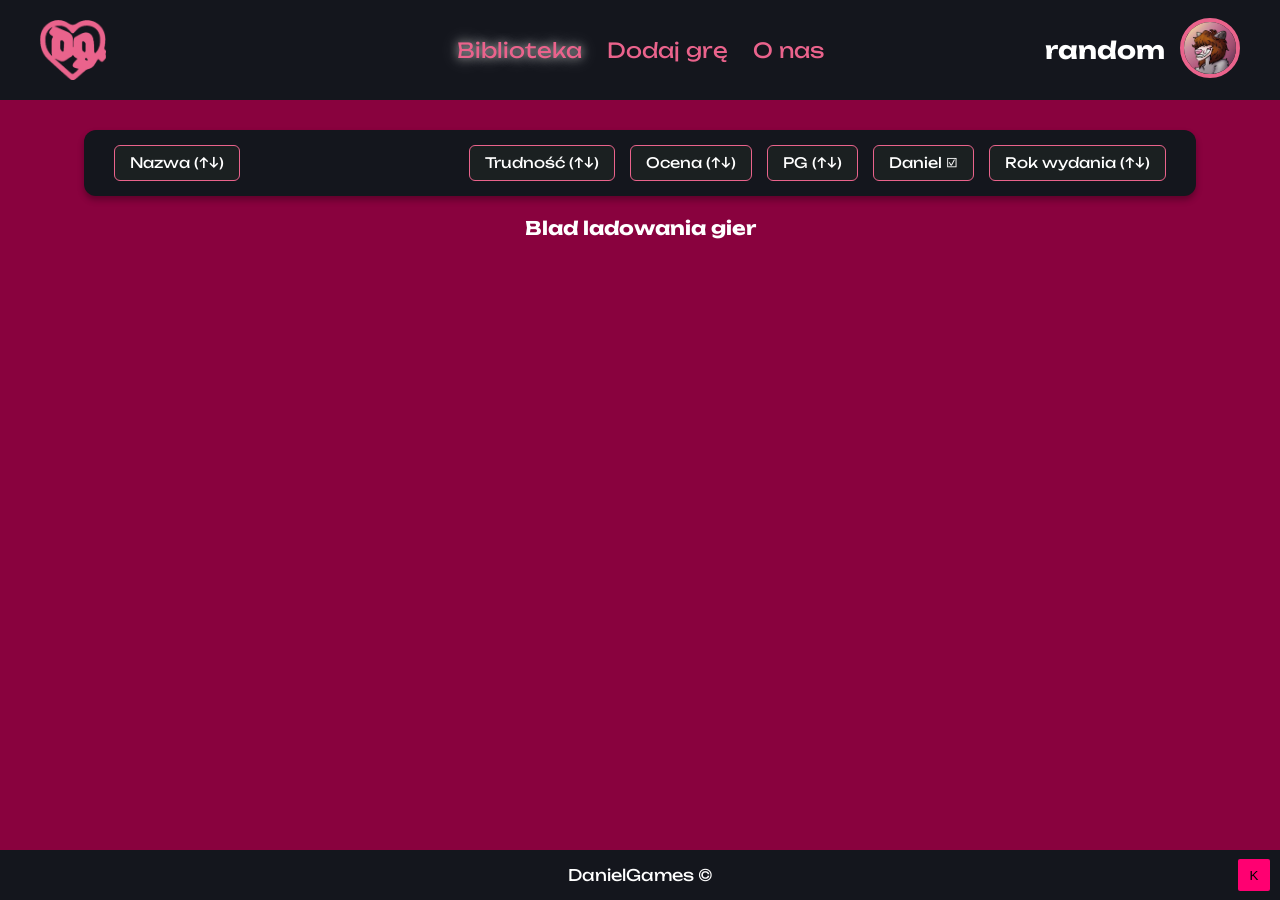
==== commit e52e64b4: "Moje zmiany" ====
--- a/index.html
+++ b/index.html
@@ -68,7 +68,7 @@
 
 <footer class="footer">
     <p>DanielGames ©</p>
-    <button class="accessibility" aria-label="Tryb dostępności">K</button>
+    <button class="accessibility accessibility-turning-button" aria-label="Tryb dostępności">K</button>
 </footer>
 
 <script>
--- a/src/css/style.css
+++ b/src/css/style.css
@@ -149,7 +149,7 @@
 }
 
 .layout {
-    max-width: 1600px;
+    max-width: 90%;
     margin: 0 auto;
     width: 100%;
     padding: 30px 20px 0 20px;
@@ -157,7 +157,7 @@
 }
 
 .content {
-    max-width: 1400px;
+    max-width: 85%;
     margin: 0 auto;
 }
 
@@ -578,6 +578,67 @@
         text-align: center;
         font-size: 0.85rem;
     }
+
+    .game-card {
+        padding: 20px 15px !important;
+    }
+
+    .game-title {
+        font-size: 22px !important;
+        text-align: center !important;
+    }
+
+    .game-content {
+        flex-direction: column !important;
+        gap: 25px !important;
+    }
+
+    .game-cover {
+        width: 100% !important;
+        max-width: 340px !important;
+        height: auto !important;
+    }
+
+    .game-stats {
+        grid-template-columns: 1fr !important;
+        gap: 20px !important;
+        width: 100% !important;
+    }
+
+    .stat-item {
+        width: 100% !important;
+        justify-content: center !important;
+    }
+
+    .stars {
+        width: auto !important;
+        font-size: 28px !important;
+        text-align: center;
+    }
+
+    .circle {
+        width: 80px !important;
+        height: 80px !important;
+        font-size: 28px !important;
+    }
+
+    .year {
+        font-size: 28px !important;
+    }
+
+    .checkbox {
+        font-size: 38px !important;
+    }
+
+    .game-actions {
+        justify-content: center !important;
+        width: 100%;
+    }
+    
+    .review-btn {
+        width: 100%;
+        font-size: 16px !important;
+    }
 }
 
 @media (max-width: 600px) {
@@ -597,19 +658,22 @@
 
 .game-stats {
     display: grid;
-    grid-template-columns: 245px 192.5px 157.5px 175px 262.5px;
-    gap: 26px;
+    grid-template-columns: 1.5fr 1.2fr 1fr 1.1fr 1.6fr;
+    gap: 20px;
     align-items: center;
     justify-items: center;
+    width: 100%;
 }
 
 .game-card {
     background-color: #14161D;
     border-radius: 12px;
-    padding: 26px 53px;
+    padding: 26px 5%;
     margin-bottom: 7px;
     position: relative;
     box-shadow: 0 4px 6px #14161D;
+    width: 100%;
+    overflow: hidden;
 }
 
 .game-title {
@@ -626,10 +690,13 @@
 }
 
 .game-cover {
-    width: 420px;
-    height: 210px;
+    width: 100%;
+    max-width: 420px;
+    height: auto;
+    aspect-ratio: 2 / 1;
     border-radius: 8px;
     object-fit: cover;
+    flex-shrink: 0;
 }
 
 .stat-item {
@@ -739,3 +806,215 @@
     gap: 15px;
 }
 
+body.dostepnosc .accessibility-turning-button{
+    background-color: darkorange !important;
+}
+
+.toast {
+    position: fixed;
+    bottom: 80px;
+    right: 20px;
+    background-color: #14161D;
+    color: #fff;
+    padding: 15px 25px;
+    border-radius: 8px;
+    border: 2px solid #ea638c;
+    font-family: "Chivo", sans-serif;
+    font-size: 1rem;
+    z-index: 9999;
+    box-shadow: 0 4px 15px rgba(0, 0, 0, 0.5);
+    
+    opacity: 0;
+    transform: translateY(20px);
+    transition: opacity 0.3s ease, transform 0.3s ease;
+    pointer-events: none;
+}
+
+.toast.show {
+    opacity: 1;
+    transform: translateY(0);
+}
+
+body.dostepnosc .toast {
+    background-color: #000;
+    border-color: #FF0071;
+    color: #FFF;
+}
+
+#przyciskWiecej {
+    background-color: #14161D; 
+    color: #fff;
+    border: 2px solid #ea638c;
+    padding: 14px 40px;
+    border-radius: 8px;
+    font-family: "Unbounded", sans-serif;
+    font-size: 1.1rem;
+    font-weight: bold;
+    cursor: pointer;
+    transition: all 0.3s ease;
+    box-shadow: 0 4px 10px rgba(0, 0, 0, 0.3);
+}
+
+#przyciskWiecej:hover {
+    background-color: #ea638c;
+    color: #fff;
+    box-shadow: 0 0 15px rgba(234, 99, 140, 0.6);
+    transform: translateY(-2px);
+}
+
+#przyciskWiecej:active {
+    transform: translateY(1px);
+}
+
+body.dostepnosc #przyciskWiecej {
+    background-color: #000;
+    border: 2px solid #FF0071;
+    color: #FFF;
+}
+
+body.dostepnosc #przyciskWiecej:hover {
+    background-color: #fff;
+    color: #000;
+}
+
+
+@media screen and (min-width: 1400px) {
+    .layout {
+        max-width: 1600px !important;
+        width: 100%;
+        padding: 40px 40px 0 40px;
+    }
+
+    .content {
+        max-width: 100% !important; 
+    }
+
+    .add-form {
+        max-width: 900px !important;
+        width: 100%;
+        padding: 50px;
+        gap: 30px;
+    }
+
+    .form-row label {
+        font-size: 1.25rem;
+    }
+
+    .form-row input {
+        padding: 18px;
+        font-size: 1.15rem;
+    }
+
+    .form-buttons button {
+        padding: 18px;
+        font-size: 1.2rem;
+    }
+    .about {
+        max-width: 1400px !important;
+        margin: 60px auto;
+    }
+
+    .about-hero {
+        padding: 60px;
+        margin-bottom: 40px;
+    }
+
+    .about-title {
+        font-size: 2.8rem;
+    }
+
+    .about-subtitle {
+        font-size: 1.35rem;
+        max-width: 900px;
+        margin: 0 auto;
+    }
+
+    .about-content {
+        grid-template-columns: repeat(3, 1fr) !important; 
+        gap: 35px;
+    }
+
+    .about-block {
+        padding: 40px;
+    }
+
+    .about-heading {
+        font-size: 1.7rem;
+    }
+
+    .about-block p {
+        font-size: 1.1rem;
+    }
+}
+
+@media screen and (min-width: 2000px) {
+    .layout {
+        max-width: 2000px !important;
+    }
+
+    .add-form {
+        max-width: 100% !important;
+        padding: 60px;
+    }
+    .about {
+        max-width: 100% !important;
+    }
+
+    .about-hero {
+        padding: 80px;
+    }
+
+    .about-title {
+        font-size: 3.2rem;
+    }
+
+    .about-subtitle {
+        font-size: 1.5rem;
+        max-width: 1100px;
+    }
+
+    .about-content {
+        gap: 45px;
+    }
+
+    .about-block {
+        padding: 50px;
+    }
+
+    .about-heading {
+        font-size: 1.9rem;
+    }
+
+    .about-block p {
+        font-size: 1.25rem;
+    }
+}
+
+@media screen and (min-width: 1600px) {
+    .layout {
+        max-width: 2000px;
+    }
+    .header-center {
+        font-size: 1.7rem;
+        padding-left: 80px;
+    }
+   .game-cover {
+        width: 35%;
+        max-width: 35%;
+        height: auto;
+    }
+}
+
+@media screen and (min-width: 2000px) {
+    .layout {
+        max-width: 2200px;
+    }
+    .game-cover {
+        width: 35%;
+        max-width: 35%;
+        height: auto;
+    }
+    .parent {
+        grid-template-columns: repeat(5, 1fr);
+    }
+}
